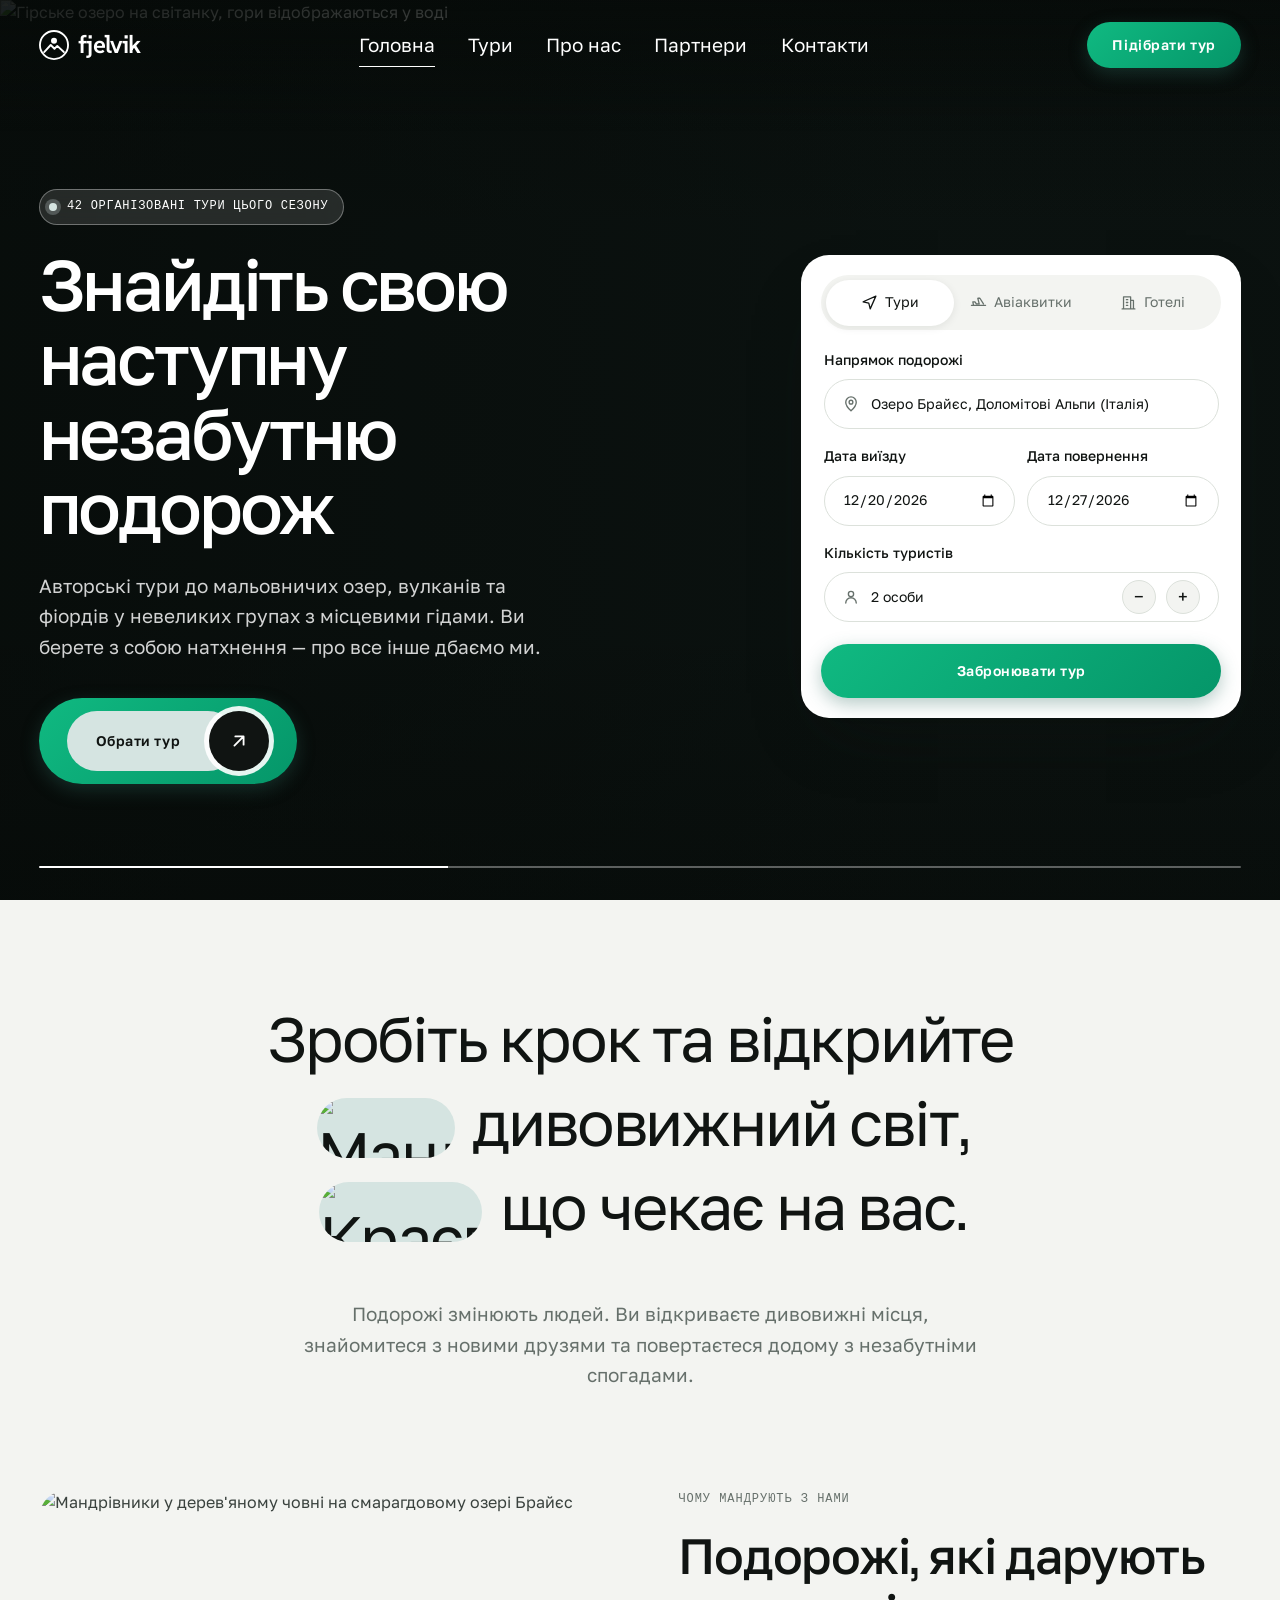
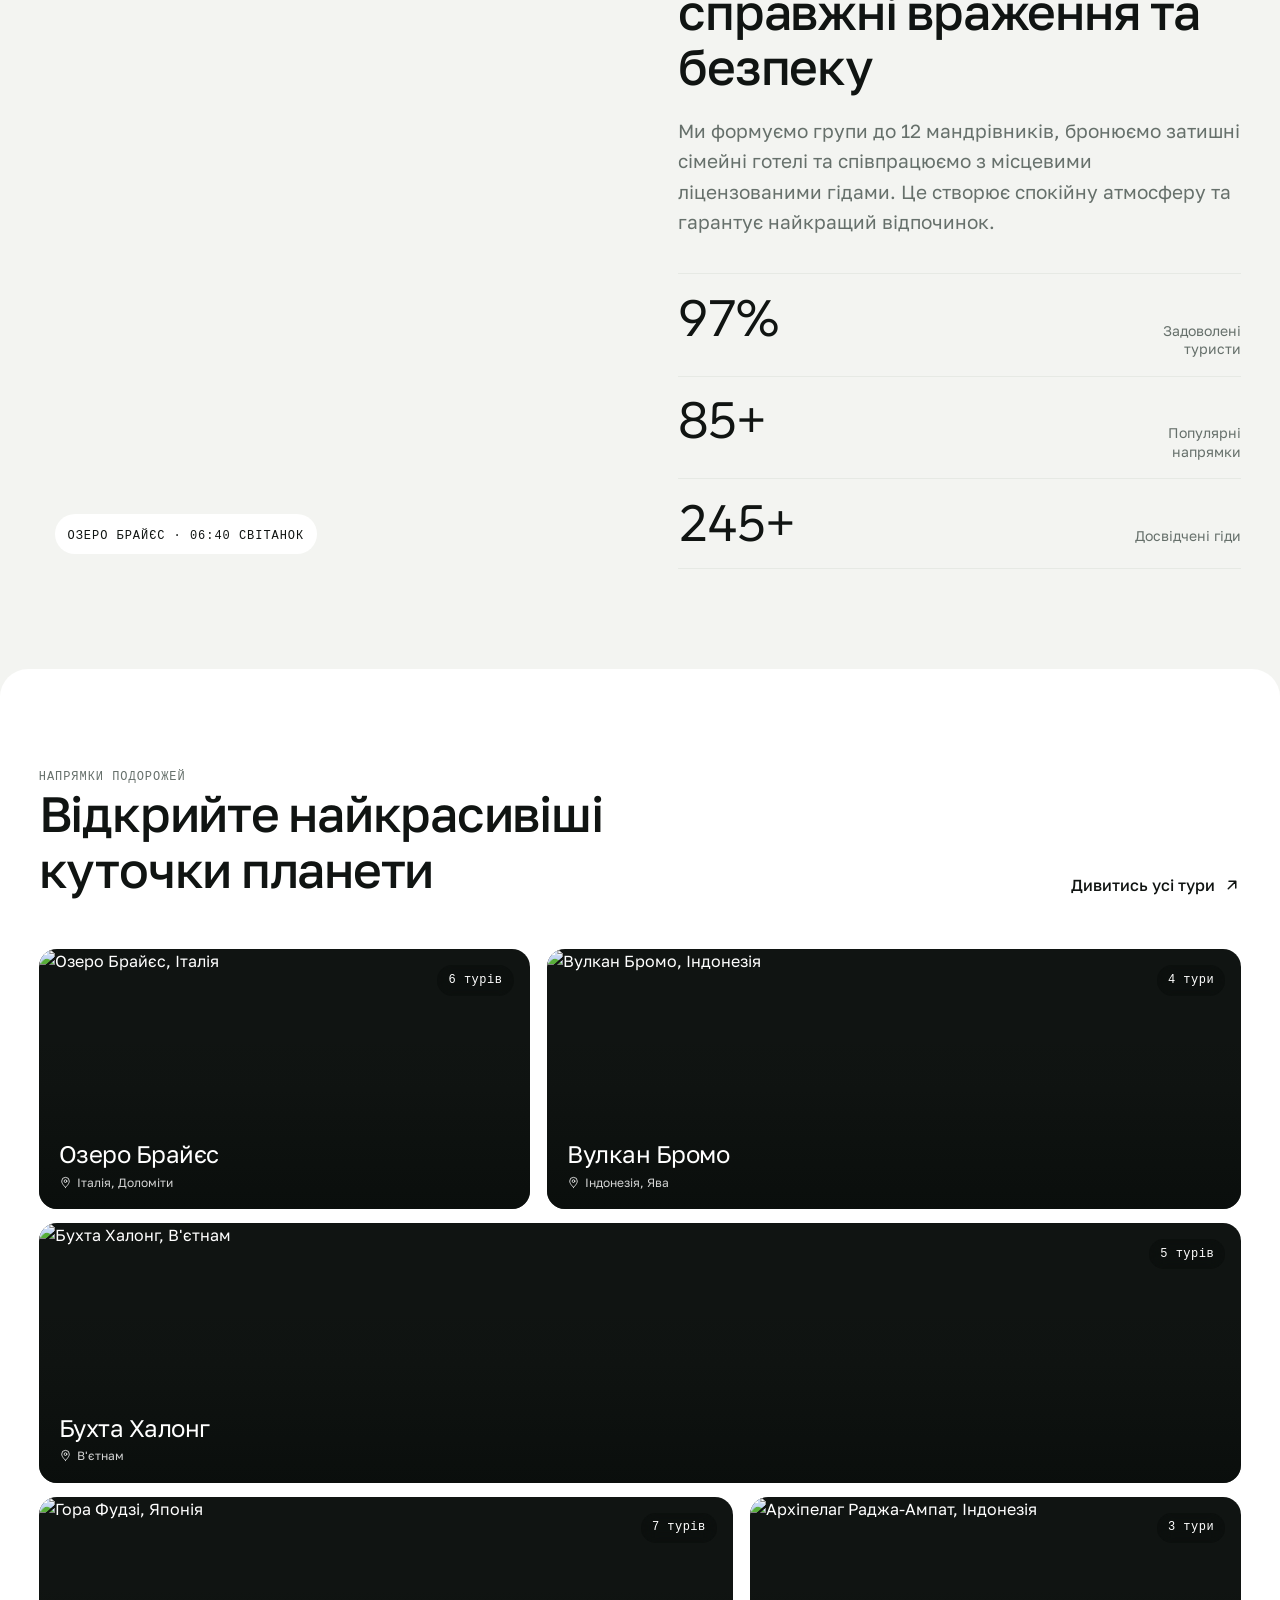
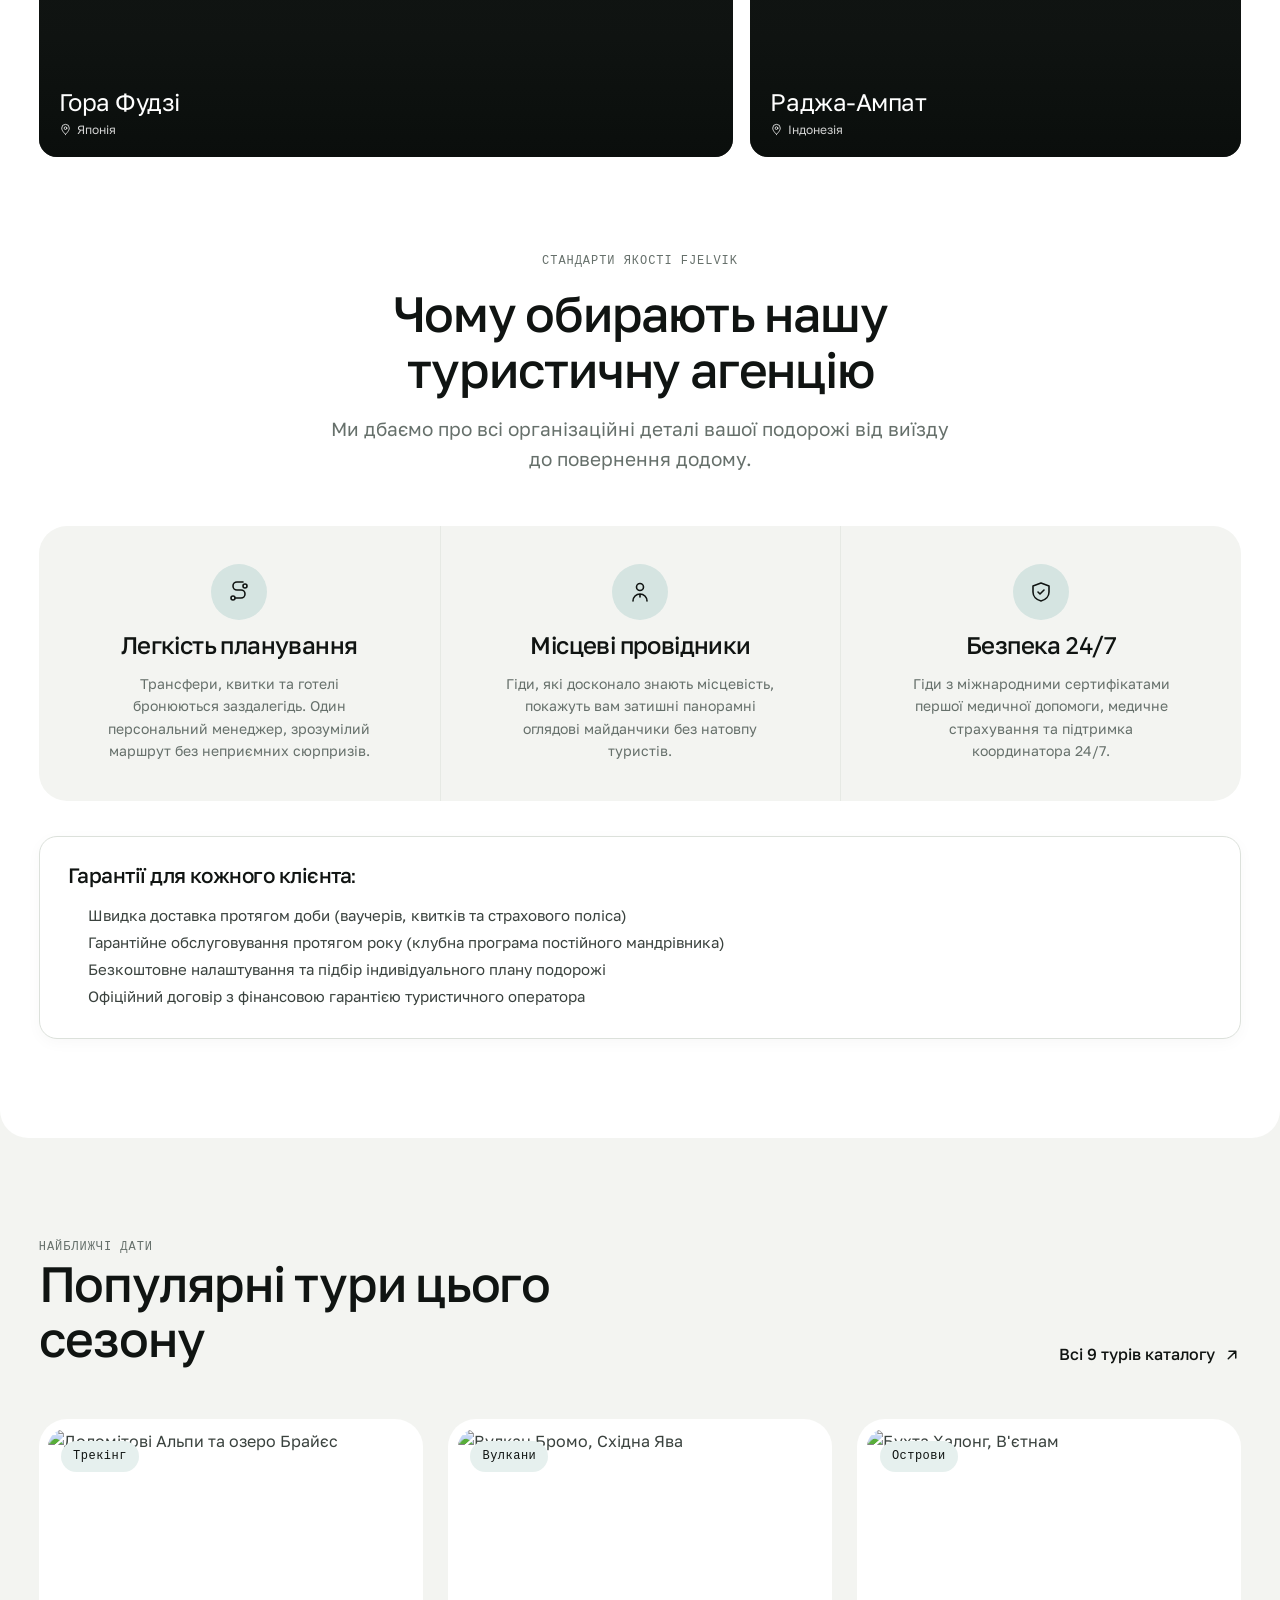
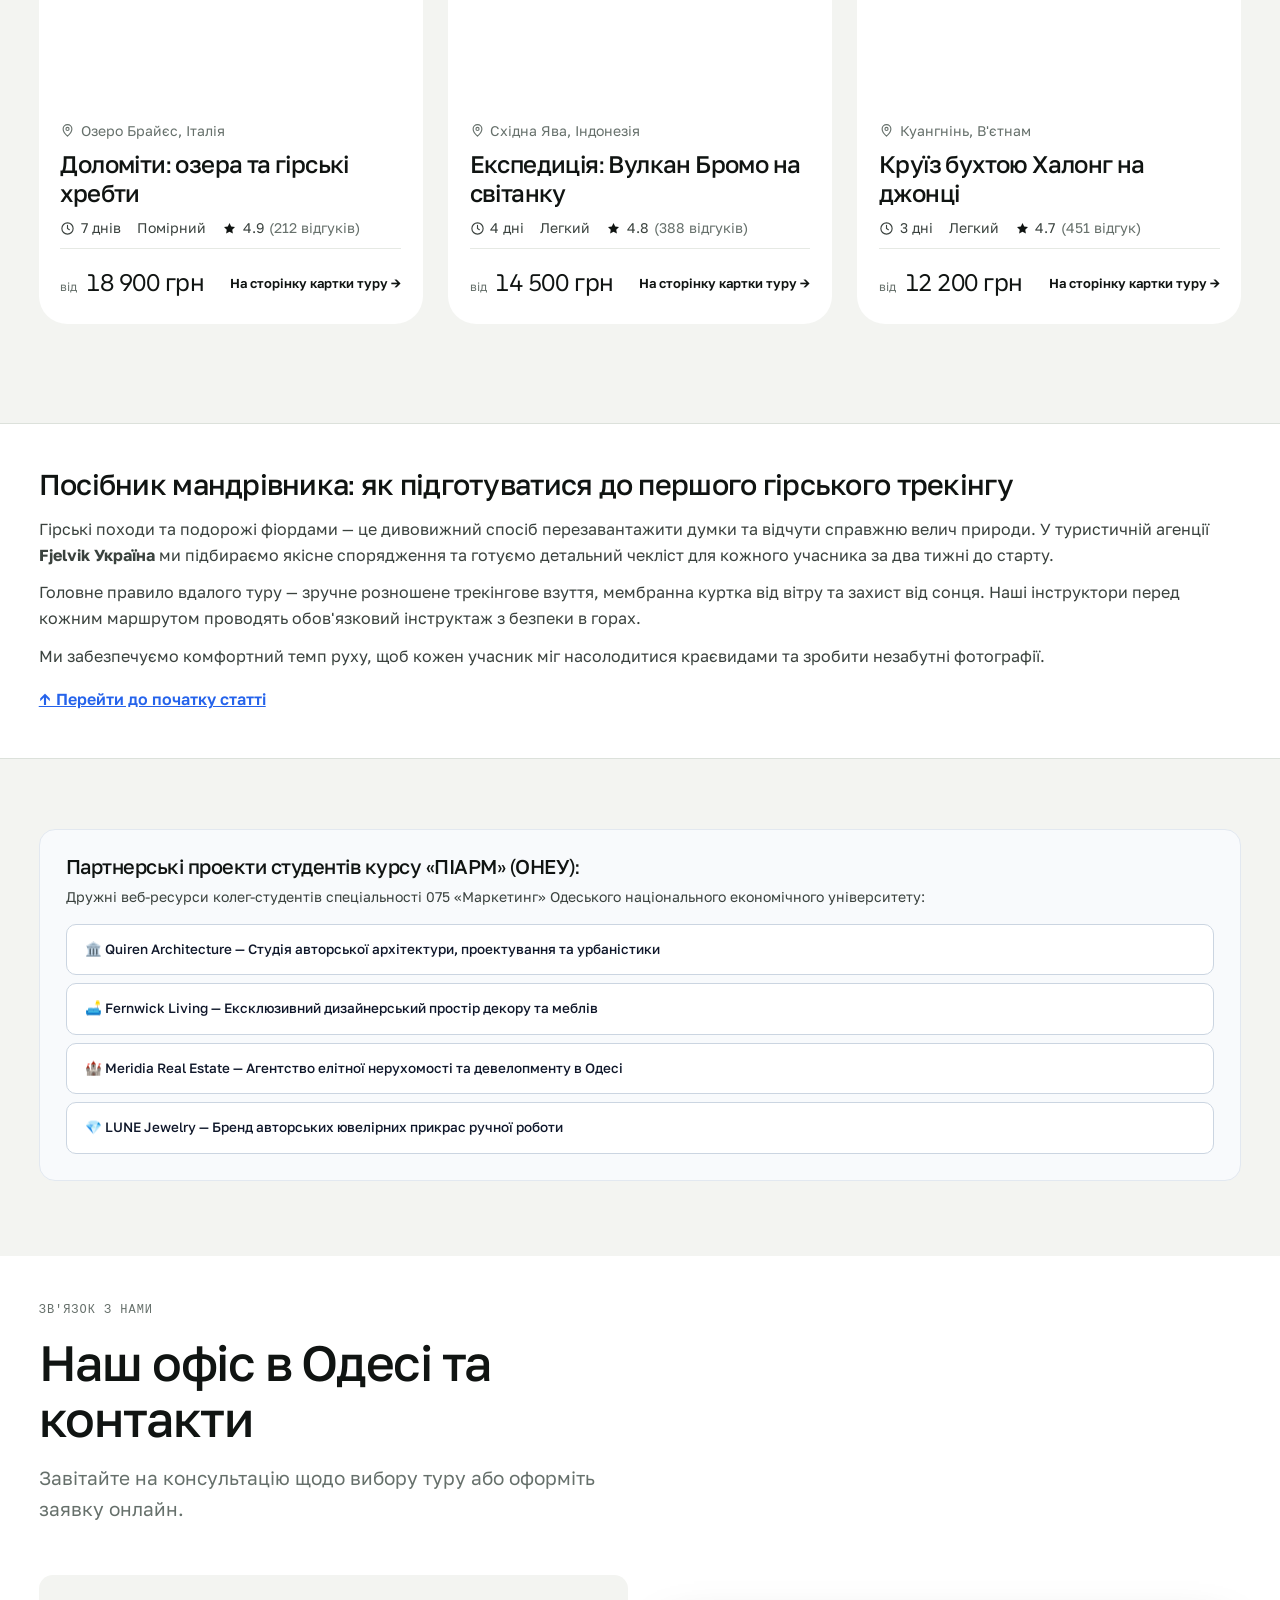
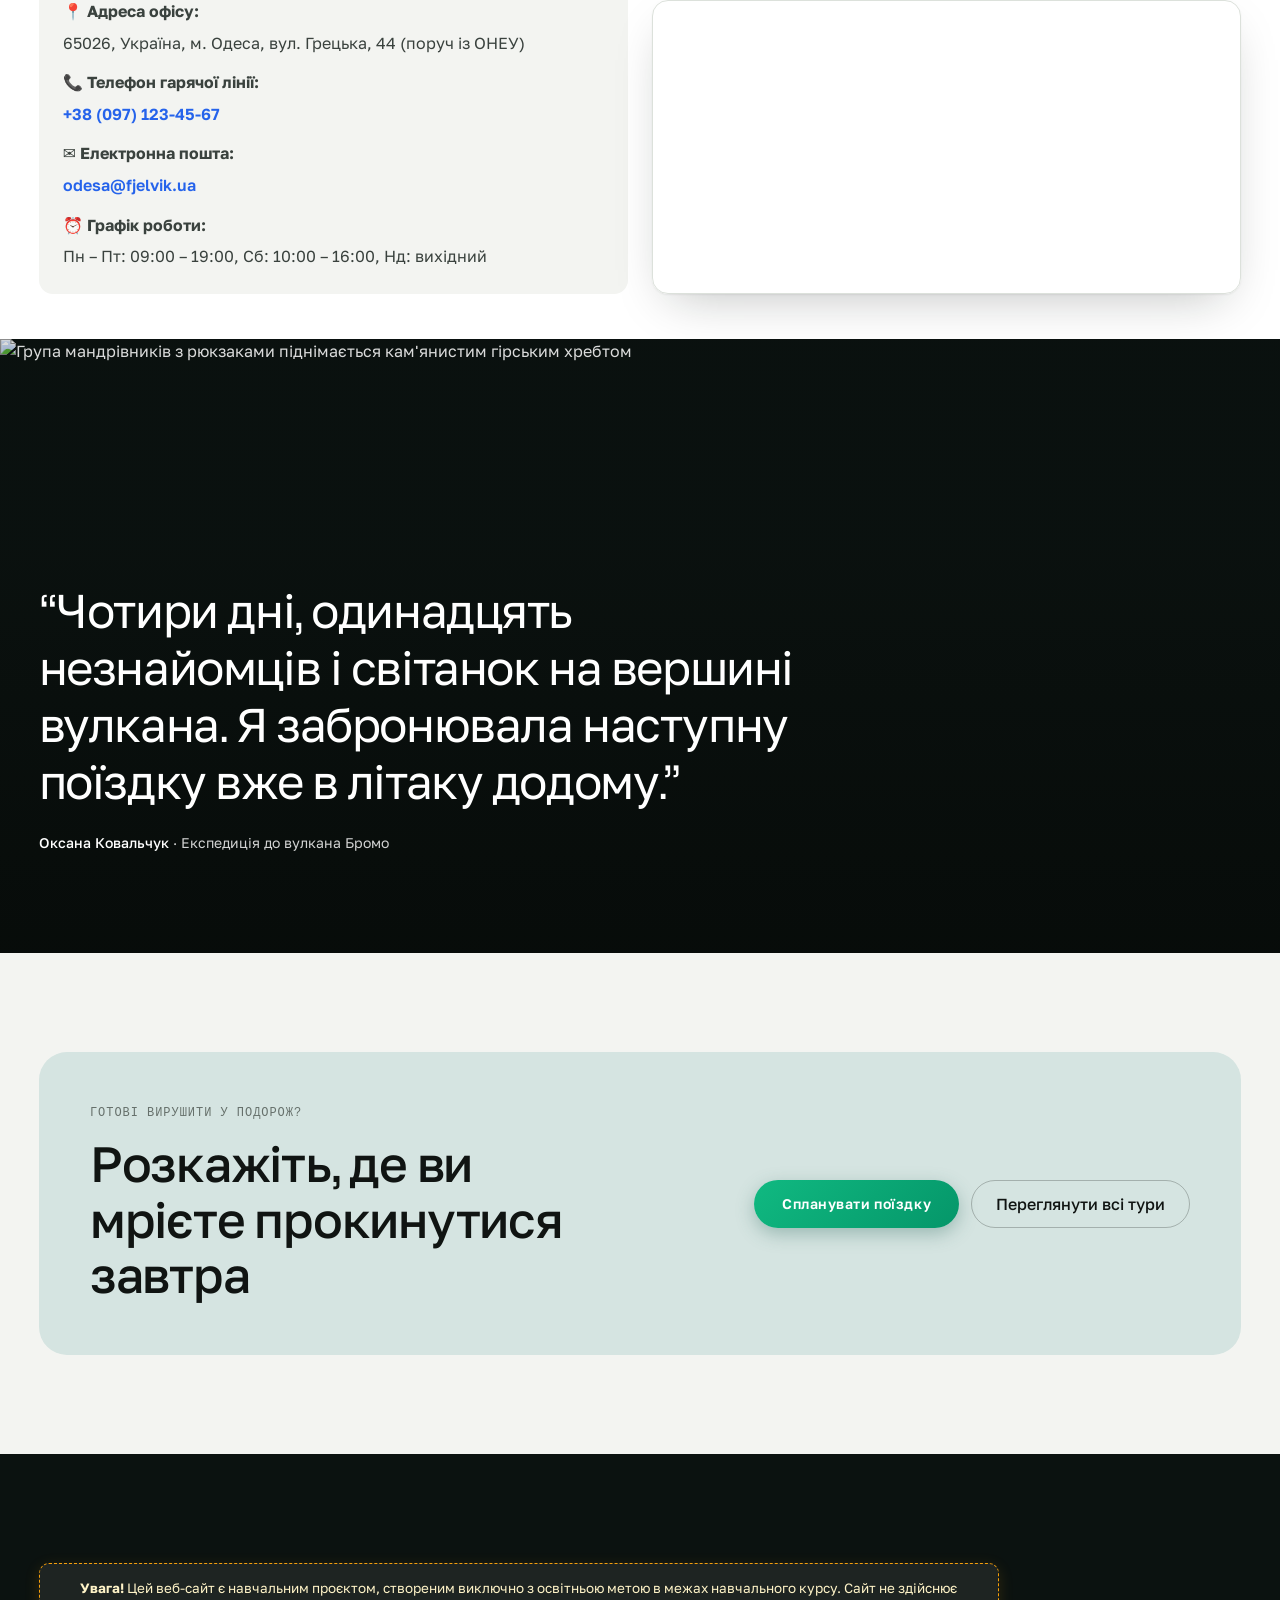
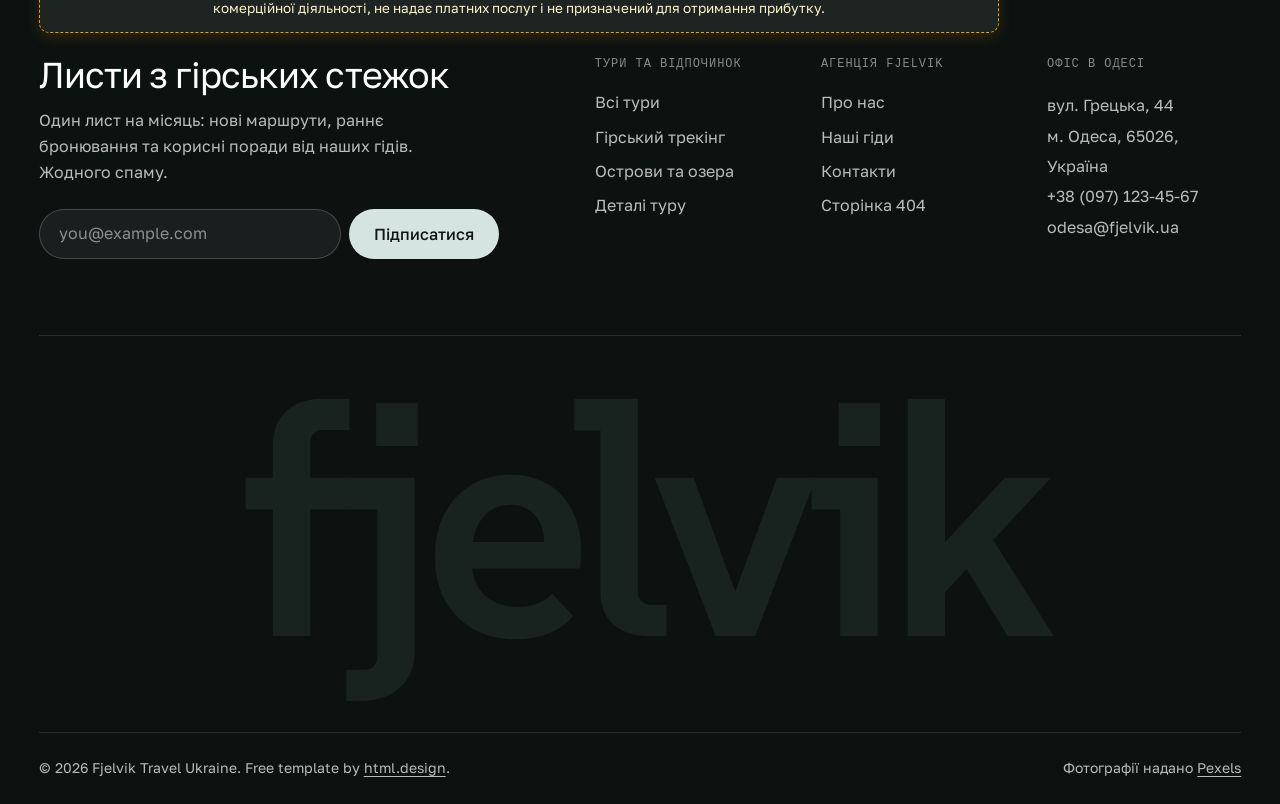
==== index.html @ f154451e "Add files via upload" ====
<!DOCTYPE html>
<html lang="uk">
<head>
<script async src="https://www.googletagmanager.com/gtag/js?id=G-0F7MD5NGNV"></script>
<script>
  window.dataLayer = window.dataLayer || [];
  function gtag(){dataLayer.push(arguments);}
  gtag('js', new Date());
  gtag('config', 'G-0F7MD5NGNV');
</script>

<script type="text/javascript">
    (function(c,l,a,r,i,t,y){
        c[a]=c[a]||function(){(c[a].q=c[a].q||[]).push(arguments)};
        t=l.createElement(r);t.async=1;t.src="https://www.clarity.ms/tag/"+i;
        y=l.getElementsByTagName(r)[0];y.parentNode.insertBefore(t,y);
    })(window, document, "clarity", "script", "z6gypz9dzf");
</script>

<meta charset="utf-8" />
<meta name="viewport" content="width=device-width, initial-scale=1" />

<title>Fjelvik Україна — Авторські тури, гірські походи та подорожі</title>
<meta name="description" content="Офіційний сайт туристичної агенції Fjelvik в Україні. Авторські тури в гори, експедиції до фіордів та озер у невеликих групах. Бронювання турів онлайн." />
<meta name="keywords" content="тури в гори, авторські тури, туристична агенція Одеса, трекінг, Fjelvik Україна, відпочинок у горах, активний туризм" />
<meta name="theme-color" content="#101412" />

<link rel="icon" href="data:image/svg+xml,%3Csvg xmlns='http://www.w3.org/2000/svg' viewBox='0 0 32 32'%3E%3Ccircle cx='16' cy='16' r='16' fill='%23101412'/%3E%3Ccircle cx='16' cy='12' r='4' fill='%23D5E4E1'/%3E%3Cpath d='M5 24l7-8 4 4 3-3 8 7z' fill='%23fff'/%3E%3C/svg%3E" />

<link rel="preconnect" href="https://fonts.googleapis.com" />
<link rel="preconnect" href="https://fonts.gstatic.com" crossorigin />
<link href="https://fonts.googleapis.com/css2?family=SUSE:wght@400;500;600&family=Golos+Text:wght@400;500;600&family=Ubuntu+Sans+Mono:wght@400;500&display=swap" rel="stylesheet" />
<link rel="preconnect" href="https://images.pexels.com" crossorigin />

<link rel="stylesheet" href="assets/css/tokens.css" />
<link rel="stylesheet" href="assets/css/site.css" />
<link rel="stylesheet" href="assets/css/pages.css" />
</head>
<body>
<a class="skip" href="#main">Перейти до вмісту</a>

<header class="header" data-header="photo">
  <div class="container header__inner">
    <a class="brand" href="index.html" aria-label="Fjelvik Україна — головна">
      <svg class="brand__mark" viewBox="0 0 32 32" aria-hidden="true">
        <circle cx="16" cy="16" r="15" fill="none" stroke="currentColor" stroke-width="2" />
        <circle cx="16" cy="11.5" r="3.2" fill="currentColor" />
        <path d="M5.5 23.5 12.5 16l4 4 3-3 7 6.5" fill="none" stroke="currentColor" stroke-width="2" stroke-linejoin="round" stroke-linecap="round" />
      </svg>
      <span class="brand__word">fjelvik</span>
    </a>

    <nav class="nav" id="site-nav" aria-label="Головна навігація">
      <a href="index.html" aria-current="page">Головна</a>
      <a href="tours.html">Тури</a>
      <a href="about.html">Про нас</a>
      <a href="#partners">Партнери</a>
      <a href="contact.html">Контакти</a>
      <a class="nav__signin-mobile" href="contact.html">Підібрати тур</a>
    </nav>

    <div class="header__tools">
      <a class="btn btn--gradient header__signin" href="contact.html">Підібрати тур</a>
      <button class="burger" type="button" aria-expanded="false" aria-controls="site-nav" aria-label="Відкрити меню">
        <span></span><span></span>
      </button>
    </div>
  </div>
</header>

<main id="main">
<section class="hero on-photo" aria-labelledby="hero-title">
  <img class="hero__img" src="https://images.pexels.com/photos/4104906/pexels-photo-4104906.jpeg?auto=compress&cs=tinysrgb&w=2000" alt="Гірське озеро на світанку, гори відображаються у воді" width="2000" height="1333" fetchpriority="high" decoding="async" />
  <div class="container hero__grid">
    <div class="hero__copy">
      <p class="hero__eyebrow"><span class="hero__dot" aria-hidden="true"></span>42 організовані тури цього сезону</p>
      <h1 id="hero-title" class="hero__title">Знайдіть свою наступну незабутню подорож</h1>
      <p class="hero__sub">Авторські тури до мальовничих озер, вулканів та фіордів у невеликих групах з місцевими гідами. Ви берете з собою натхнення — про все інше дбаємо ми.</p>
      <a class="cta-orbit btn--gradient" href="tours.html">
        <span class="cta-orbit__text">Обрати тур</span>
        <span class="cta-orbit__dot" aria-hidden="true"><svg viewBox="0 0 24 24" fill="none" stroke="currentColor" stroke-width="2" stroke-linecap="round" stroke-linejoin="round"><path d="M7 17 17 7M8 7h9v9"/></svg></span>
      </a>
    </div>

    <form class="booking" data-booking aria-label="Пошук подорожей">
      <div class="booking__tabs" role="tablist" aria-label="Тип послуги">
        <button type="button" role="tab" id="tab-tour" aria-selected="true" aria-controls="panel-tour">
          <svg viewBox="0 0 24 24" fill="none" stroke="currentColor" stroke-width="1.8" stroke-linecap="round" stroke-linejoin="round" aria-hidden="true"><path d="m3 11 18-8-8 18-2-8-8-2Z"/></svg>Тури
        </button>
        <button type="button" role="tab" id="tab-flight" aria-selected="false" aria-controls="panel-flight" tabindex="-1">
          <svg viewBox="0 0 24 24" fill="none" stroke="currentColor" stroke-width="1.8" stroke-linecap="round" stroke-linejoin="round" aria-hidden="true"><path d="M2 16h20M5 16l-1-5h3l2 3h4l-2-8h3l5 8"/></svg>Авіаквитки
        </button>
        <button type="button" role="tab" id="tab-hotel" aria-selected="false" aria-controls="panel-hotel" tabindex="-1">
          <svg viewBox="0 0 24 24" fill="none" stroke="currentColor" stroke-width="1.8" stroke-linecap="round" stroke-linejoin="round" aria-hidden="true"><path d="M5 21V4h10v17M15 9h4v12M9 8h2M9 12h2M9 16h2M3 21h18"/></svg>Готелі
        </button>
      </div>

      <div class="booking__panel" id="panel-tour" role="tabpanel" aria-labelledby="tab-tour">
        <div class="field">
          <label class="field__label" for="tour-dest">Напрямок подорожі</label>
          <span class="input">
            <svg viewBox="0 0 24 24" fill="none" stroke="currentColor" stroke-width="1.8" aria-hidden="true"><path d="M12 21s-7-6.2-7-11.5a7 7 0 0 1 14 0C19 14.8 12 21 12 21Z"/><circle cx="12" cy="9.5" r="2.5"/></svg>
            <select id="tour-dest" name="destination">
              <option>Озеро Брайєс, Доломітові Альпи (Італія)</option>
              <option>Вулкан Бромо, Східна Ява (Індонезія)</option>
              <option>Бухта Халонг (В'єтнам)</option>
              <option>Гора Фудзі та озера (Японія)</option>
              <option>Архіпелаг Раджа-Ампат (Індонезія)</option>
              <option>Озеро Сете-Сідадеш, Азорські острови</option>
            </select>
          </span>
        </div>
        <div class="booking__row" data-date-pair>
          <div class="field">
            <label class="field__label" for="tour-in">Дата виїзду</label>
            <span class="input"><input id="tour-in" type="date" data-date="start" /></span>
          </div>
          <div class="field">
            <label class="field__label" for="tour-out">Дата повернення</label>
            <span class="input"><input id="tour-out" type="date" data-date="end" /></span>
          </div>
        </div>
        <div class="field">
          <span class="field__label" id="guest-label">Кількість туристів</span>
          <div class="input stepper" data-stepper data-min="1" data-max="12" role="group" aria-labelledby="guest-label">
            <svg viewBox="0 0 24 24" fill="none" stroke="currentColor" stroke-width="1.8" stroke-linecap="round" aria-hidden="true"><circle cx="12" cy="8" r="3.5"/><path d="M5 20a7 7 0 0 1 14 0"/></svg>
            <output aria-live="polite" data-count="2">2 особи</output>
            <button type="button" data-step="-1" aria-label="Менше туристів">&minus;</button>
            <button type="button" data-step="1" aria-label="Більше туристів">+</button>
          </div>
        </div>
      </div>

      <div class="booking__panel" id="panel-flight" role="tabpanel" aria-labelledby="tab-flight" hidden>
        <div class="booking__row">
          <div class="field">
            <label class="field__label" for="fl-from">Звідки</label>
            <span class="input"><input id="fl-from" type="text" value="Київ / Варшава" autocomplete="off" /></span>
          </div>
          <div class="field">
            <label class="field__label" for="fl-to">Куди</label>
            <span class="input"><input id="fl-to" type="text" value="Мілан (MXP)" autocomplete="off" /></span>
          </div>
        </div>
        <div class="booking__row" data-date-pair>
          <div class="field">
            <label class="field__label" for="fl-dep">Виліт</label>
            <span class="input"><input id="fl-dep" type="date" data-date="start" /></span>
          </div>
          <div class="field">
            <label class="field__label" for="fl-ret">Повернення</label>
            <span class="input"><input id="fl-ret" type="date" data-date="end" /></span>
          </div>
        </div>
        <div class="field">
          <label class="field__label" for="fl-cabin">Клас квитка</label>
          <span class="input"><select id="fl-cabin"><option>Економ</option><option>Преміум економ</option><option>Бізнес</option></select></span>
        </div>
      </div>

      <div class="booking__panel" id="panel-hotel" role="tabpanel" aria-labelledby="tab-hotel" hidden>
        <div class="field">
          <label class="field__label" for="ht-city">Місто або курорт</label>
          <span class="input"><input id="ht-city" type="text" value="Кортіна-д'Ампеццо, Італія" autocomplete="off" /></span>
        </div>
        <div class="booking__row" data-date-pair>
          <div class="field">
            <label class="field__label" for="ht-in">Заїзд</label>
            <span class="input"><input id="ht-in" type="date" data-date="start" /></span>
          </div>
          <div class="field">
            <label class="field__label" for="ht-out">Виїзд</label>
            <span class="input"><input id="ht-out" type="date" data-date="end" /></span>
          </div>
        </div>
        <div class="field">
          <label class="field__label" for="ht-rooms">Номери та гості</label>
          <span class="input"><select id="ht-rooms"><option>1 номер, 2 дорослих</option><option>2 номери, 4 дорослих</option><option>1 номер, 1 дорослий</option></select></span>
        </div>
      </div>

      <button class="btn btn--gradient btn--block booking__submit" type="submit">Забронювати тур</button>
    </form>
  </div>
  <div class="container hero__rail" aria-hidden="true"><span></span></div>
</section>

<section class="section statement" aria-labelledby="statement-title">
  <div class="container">
    <h2 id="statement-title" class="statement__line" data-reveal>
      Зробіть крок та відкрийте
      <span class="pill-img"><img src="https://images.pexels.com/photos/18166239/pexels-photo-18166239.jpeg?auto=compress&cs=tinysrgb&w=600" alt="Мандрівник у горах" width="600" height="400" loading="lazy" decoding="async" /></span>
      дивовижний світ,
      <span class="pill-img pill-img--wide"><img src="https://images.pexels.com/photos/27608329/pexels-photo-27608329.jpeg?auto=compress&cs=tinysrgb&w=600" alt="Краєвид фіорду" width="600" height="400" loading="lazy" decoding="async" /></span>
      що чекає на вас.
    </h2>
    <p class="statement__sub" data-reveal>Подорожі змінюють людей. Ви відкриваєте дивовижні місця, знайомитеся з новими друзями та повертаєтеся додому з незабутніми спогадами.</p>
  </div>
</section>

<section class="section section--flush-top" aria-labelledby="closer-title">
  <div class="container split">
    <figure class="split__media" data-reveal>
      <img src="https://images.pexels.com/photos/19153480/pexels-photo-19153480.jpeg?auto=compress&cs=tinysrgb&w=1100" alt="Мандрівники у дерев'яному човні на смарагдовому озері Брайєс" width="1100" height="1375" loading="lazy" decoding="async" />
      <figcaption class="split__cap"><span class="label">Озеро Брайєс · 06:40 світанок</span></figcaption>
    </figure>
    <div class="split__copy">
      <p class="label">Чому мандрують з нами</p>
      <h2 id="closer-title">Подорожі, які дарують справжні враження та безпеку</h2>
      <p>Ми формуємо групи до 12 мандрівників, бронюємо затишні сімейні готелі та співпрацюємо з місцевими ліцензованими гідами. Це створює спокійну атмосферу та гарантує найкращий відпочинок.</p>
      <dl class="ledger">
        <div><dt>Задоволені туристи</dt><dd>97%</dd></div>
        <div><dt>Популярні напрямки</dt><dd>85+</dd></div>
        <div><dt>Досвідчені гіди</dt><dd>245+</dd></div>
      </dl>
    </div>
  </div>
</section>

<section class="section destinations" aria-labelledby="dest-title">
  <div class="container">
    <div class="shead shead--split">
      <div>
        <p class="label">Напрямки подорожей</p>
        <h2 id="dest-title">Відкрийте найкрасивіші куточки планети</h2>
      </div>
      <a class="link-arrow" href="tours.html">Дивитись усі тури <svg viewBox="0 0 24 24" fill="none" stroke="currentColor" stroke-width="2" stroke-linecap="round" stroke-linejoin="round" aria-hidden="true"><path d="M7 17 17 7M8 7h9v9"/></svg></a>
    </div>
    <div class="bento">
        <a class="dtile" href="tours.html">
          <img src="https://images.pexels.com/photos/29298066/pexels-photo-29298066.jpeg?auto=compress&cs=tinysrgb&w=1100" alt="Озеро Брайєс, Італія" width="1100" height="733" loading="lazy" decoding="async" />
          <span class="dtile__meta">
            <span class="dtile__name">Озеро Брайєс</span>
            <span class="dtile__place"><svg viewBox="0 0 24 24" fill="none" stroke="currentColor" stroke-width="1.8" stroke-linecap="round" stroke-linejoin="round" aria-hidden="true"><path d="M12 21s-7-6.2-7-11.5a7 7 0 0 1 14 0C19 14.8 12 21 12 21Z"/><circle cx="12" cy="9.5" r="2.5"/></svg>Італія, Доломіти</span>
          </span>
          <span class="dtile__count">6 турів</span>
        </a>
        <a class="dtile" href="tours.html">
          <img src="https://images.pexels.com/photos/12278092/pexels-photo-12278092.jpeg?auto=compress&cs=tinysrgb&w=1100" alt="Вулкан Бромо, Індонезія" width="1100" height="733" loading="lazy" decoding="async" />
          <span class="dtile__meta">
            <span class="dtile__name">Вулкан Бромо</span>
            <span class="dtile__place"><svg viewBox="0 0 24 24" fill="none" stroke="currentColor" stroke-width="1.8" stroke-linecap="round" stroke-linejoin="round" aria-hidden="true"><path d="M12 21s-7-6.2-7-11.5a7 7 0 0 1 14 0C19 14.8 12 21 12 21Z"/><circle cx="12" cy="9.5" r="2.5"/></svg>Індонезія, Ява</span>
          </span>
          <span class="dtile__count">4 тури</span>
        </a>
        <a class="dtile dtile--wide" href="tours.html">
          <img src="https://images.pexels.com/photos/6871874/pexels-photo-6871874.jpeg?auto=compress&cs=tinysrgb&w=1100" alt="Бухта Халонг, В'єтнам" width="1100" height="733" loading="lazy" decoding="async" />
          <span class="dtile__meta">
            <span class="dtile__name">Бухта Халонг</span>
            <span class="dtile__place"><svg viewBox="0 0 24 24" fill="none" stroke="currentColor" stroke-width="1.8" stroke-linecap="round" stroke-linejoin="round" aria-hidden="true"><path d="M12 21s-7-6.2-7-11.5a7 7 0 0 1 14 0C19 14.8 12 21 12 21Z"/><circle cx="12" cy="9.5" r="2.5"/></svg>В'єтнам</span>
          </span>
          <span class="dtile__count">5 турів</span>
        </a>
        <a class="dtile" href="tours.html">
          <img src="https://images.pexels.com/photos/31710067/pexels-photo-31710067.jpeg?auto=compress&cs=tinysrgb&w=1100" alt="Гора Фудзі, Японія" width="1100" height="733" loading="lazy" decoding="async" />
          <span class="dtile__meta">
            <span class="dtile__name">Гора Фудзі</span>
            <span class="dtile__place"><svg viewBox="0 0 24 24" fill="none" stroke="currentColor" stroke-width="1.8" stroke-linecap="round" stroke-linejoin="round" aria-hidden="true"><path d="M12 21s-7-6.2-7-11.5a7 7 0 0 1 14 0C19 14.8 12 21 12 21Z"/><circle cx="12" cy="9.5" r="2.5"/></svg>Японія</span>
          </span>
          <span class="dtile__count">7 турів</span>
        </a>
        <a class="dtile" href="tours.html">
          <img src="https://images.pexels.com/photos/37805584/pexels-photo-37805584.jpeg?auto=compress&cs=tinysrgb&w=1100" alt="Архіпелаг Раджа-Ампат, Індонезія" width="1100" height="733" loading="lazy" decoding="async" />
          <span class="dtile__meta">
            <span class="dtile__name">Раджа-Ампат</span>
            <span class="dtile__place"><svg viewBox="0 0 24 24" fill="none" stroke="currentColor" stroke-width="1.8" stroke-linecap="round" stroke-linejoin="round" aria-hidden="true"><path d="M12 21s-7-6.2-7-11.5a7 7 0 0 1 14 0C19 14.8 12 21 12 21Z"/><circle cx="12" cy="9.5" r="2.5"/></svg>Індонезія</span>
          </span>
          <span class="dtile__count">3 тури</span>
        </a>
    </div>
  </div>
</section>

<section class="section promises" aria-labelledby="prom-title">
  <div class="container">
    <div class="shead shead--center">
      <p class="label">Стандарти якості Fjelvik</p>
      <h2 id="prom-title">Чому обирають нашу туристичну агенцію</h2>
      <p>Ми дбаємо про всі організаційні деталі вашої подорожі від виїзду до повернення додому.</p>
    </div>

    <ul class="promise-row">
      <li class="promise" data-reveal>
        <span class="promise__icon" aria-hidden="true"><svg viewBox="0 0 24 24" fill="none" stroke="currentColor" stroke-width="1.6" stroke-linecap="round" stroke-linejoin="round"><circle cx="6" cy="18" r="2"/><circle cx="18" cy="6" r="2"/><path d="M8 18h6a4 4 0 0 0 0-8h-4a4 4 0 0 1 0-8h6"/></svg></span>
        <h3>Легкість планування</h3>
        <p>Трансфери, квитки та готелі бронюються заздалегідь. Один персональний менеджер, зрозумілий маршрут без неприємних сюрпризів.</p>
      </li>
      <li class="promise" data-reveal>
        <span class="promise__icon" aria-hidden="true"><svg viewBox="0 0 24 24" fill="none" stroke="currentColor" stroke-width="1.6" stroke-linecap="round" stroke-linejoin="round"><circle cx="12" cy="7" r="3.5"/><path d="M5 21a7 7 0 0 1 14 0M12 14v3"/></svg></span>
        <h3>Місцеві провідники</h3>
        <p>Гіди, які досконало знають місцевість, покажуть вам затишні панорамні оглядові майданчики без натовпу туристів.</p>
      </li>
      <li class="promise" data-reveal>
        <span class="promise__icon" aria-hidden="true"><svg viewBox="0 0 24 24" fill="none" stroke="currentColor" stroke-width="1.6" stroke-linecap="round" stroke-linejoin="round"><path d="M12 3 4 6v6c0 4.5 3.4 8 8 9 4.6-1 8-4.5 8-9V6l-8-3Z"/><path d="m9 12 2 2 4-4"/></svg></span>
        <h3>Безпека 24/7</h3>
        <p>Гіди з міжнародними сертифікатами першої медичної допомоги, медичне страхування та підтримка координатора 24/7.</p>
      </li>
    </ul>

    <div style="margin-top: 35px; background: #ffffff; padding: 28px; border-radius: 18px; border: 1px solid var(--line); box-shadow: 0 4px 15px rgba(0,0,0,0.03);">
      <h3 style="margin-bottom: 14px; font-family: var(--font-display); font-size: 1.3rem;">Гарантії для кожного клієнта:</h3>
      <ul style="padding-left: 20px; line-height: 1.8; font-size: 15px;">
        <li>Швидка доставка протягом доби (ваучерів, квитків та страхового поліса)</li>
        <li>Гарантійне обслуговування протягом року (клубна програма постійного мандрівника)</li>
        <li>Безкоштовне налаштування та підбір індивідуального плану подорожі</li>
        <li>Офіційний договір з фінансовою гарантією туристичного оператора</li>
      </ul>
    </div>
  </div>
</section>

<section class="section" id="tours" aria-labelledby="feat-title">
  <div class="container">
    <div class="shead shead--split">
      <div>
        <p class="label">Найближчі дати</p>
        <h2 id="feat-title">Популярні тури цього сезону</h2>
      </div>
      <a class="link-arrow" href="tours.html">Всі 9 турів каталогу <svg viewBox="0 0 24 24" fill="none" stroke="currentColor" stroke-width="2" stroke-linecap="round" stroke-linejoin="round" aria-hidden="true"><path d="M7 17 17 7M8 7h9v9"/></svg></a>
    </div>
    <div class="tgrid">
        <article class="tcard" data-kind="trek" data-price="1890" data-days="7">
          <div class="tcard__media">
            <img src="https://images.pexels.com/photos/29298066/pexels-photo-29298066.jpeg?auto=compress&cs=tinysrgb&w=800" alt="Доломітові Альпи та озеро Брайєс" width="800" height="600" loading="lazy" decoding="async" />
            <span class="tcard__kind">Трекінг</span>
          </div>
          <div class="tcard__body">
            <p class="tcard__place"><svg viewBox="0 0 24 24" fill="none" stroke="currentColor" stroke-width="1.8" stroke-linecap="round" stroke-linejoin="round" aria-hidden="true"><path d="M12 21s-7-6.2-7-11.5a7 7 0 0 1 14 0C19 14.8 12 21 12 21Z"/><circle cx="12" cy="9.5" r="2.5"/></svg>Озеро Брайєс, Італія</p>
            <h3 class="tcard__name"><a href="tour.html">Доломіти: озера та гірські хребти</a></h3>
            <p class="tcard__facts">
              <span><svg viewBox="0 0 24 24" fill="none" stroke="currentColor" stroke-width="1.8" stroke-linecap="round" aria-hidden="true"><circle cx="12" cy="12" r="9"/><path d="M12 7v5l3 2"/></svg>7 днів</span>
              <span>Помірний</span>
              <span class="tcard__rating"><svg viewBox="0 0 24 24" fill="currentColor" aria-hidden="true"><path d="m12 3 2.7 5.6 6.1.9-4.4 4.3 1 6.1L12 17l-5.4 2.9 1-6.1L3.2 9.5l6.1-.9Z"/></svg>4.9 <small>(212 відгуків)</small></span>
            </p>
            <p class="tcard__foot">
              <span class="tcard__price"><small>від</small> 18 900 грн</span>
              <a href="tour.html" class="link-arrow" style="font-size: 13px; font-weight: 600;">На сторінку картки туру →</a>
            </p>
          </div>
        </article>

        <article class="tcard" data-kind="volcano" data-price="740" data-days="4">
          <div class="tcard__media">
            <img src="https://images.pexels.com/photos/12278092/pexels-photo-12278092.jpeg?auto=compress&cs=tinysrgb&w=800" alt="Вулкан Бромо, Східна Ява" width="800" height="600" loading="lazy" decoding="async" />
            <span class="tcard__kind">Вулкани</span>
          </div>
          <div class="tcard__body">
            <p class="tcard__place"><svg viewBox="0 0 24 24" fill="none" stroke="currentColor" stroke-width="1.8" stroke-linecap="round" stroke-linejoin="round" aria-hidden="true"><path d="M12 21s-7-6.2-7-11.5a7 7 0 0 1 14 0C19 14.8 12 21 12 21Z"/><circle cx="12" cy="9.5" r="2.5"/></svg>Східна Ява, Індонезія</p>
            <h3 class="tcard__name"><a href="tour.html">Експедиція: Вулкан Бромо на світанку</a></h3>
            <p class="tcard__facts">
              <span><svg viewBox="0 0 24 24" fill="none" stroke="currentColor" stroke-width="1.8" stroke-linecap="round" aria-hidden="true"><circle cx="12" cy="12" r="9"/><path d="M12 7v5l3 2"/></svg>4 дні</span>
              <span>Легкий</span>
              <span class="tcard__rating"><svg viewBox="0 0 24 24" fill="currentColor" aria-hidden="true"><path d="m12 3 2.7 5.6 6.1.9-4.4 4.3 1 6.1L12 17l-5.4 2.9 1-6.1L3.2 9.5l6.1-.9Z"/></svg>4.8 <small>(388 відгуків)</small></span>
            </p>
            <p class="tcard__foot">
              <span class="tcard__price"><small>від</small> 14 500 грн</span>
              <a href="tour.html" class="link-arrow" style="font-size: 13px; font-weight: 600;">На сторінку картки туру →</a>
            </p>
          </div>
        </article>

        <article class="tcard" data-kind="island" data-price="560" data-days="3">
          <div class="tcard__media">
            <img src="https://images.pexels.com/photos/6871874/pexels-photo-6871874.jpeg?auto=compress&cs=tinysrgb&w=800" alt="Бухта Халонг, В'єтнам" width="800" height="600" loading="lazy" decoding="async" />
            <span class="tcard__kind">Острови</span>
          </div>
          <div class="tcard__body">
            <p class="tcard__place"><svg viewBox="0 0 24 24" fill="none" stroke="currentColor" stroke-width="1.8" stroke-linecap="round" stroke-linejoin="round" aria-hidden="true"><path d="M12 21s-7-6.2-7-11.5a7 7 0 0 1 14 0C19 14.8 12 21 12 21Z"/><circle cx="12" cy="9.5" r="2.5"/></svg>Куангнінь, В'єтнам</p>
            <h3 class="tcard__name"><a href="tour.html">Круїз бухтою Халонг на джонці</a></h3>
            <p class="tcard__facts">
              <span><svg viewBox="0 0 24 24" fill="none" stroke="currentColor" stroke-width="1.8" stroke-linecap="round" aria-hidden="true"><circle cx="12" cy="12" r="9"/><path d="M12 7v5l3 2"/></svg>3 дні</span>
              <span>Легкий</span>
              <span class="tcard__rating"><svg viewBox="0 0 24 24" fill="currentColor" aria-hidden="true"><path d="m12 3 2.7 5.6 6.1.9-4.4 4.3 1 6.1L12 17l-5.4 2.9 1-6.1L3.2 9.5l6.1-.9Z"/></svg>4.7 <small>(451 відгук)</small></span>
            </p>
            <p class="tcard__foot">
              <span class="tcard__price"><small>від</small> 12 200 грн</span>
              <a href="tour.html" class="link-arrow" style="font-size: 13px; font-weight: 600;">На сторінку картки туру →</a>
            </p>
          </div>
        </article>
    </div>
  </div>
</section>

<section class="section" id="article" style="background:#ffffff; padding: 45px 0; border-top: 1px solid var(--line); border-bottom: 1px solid var(--line);">
  <div class="container">
    <h2 style="font-family: var(--font-display); font-size: 1.8rem; margin-bottom: 16px;">
      <a id="start" style="color: var(--pine);">Посібник мандрівника: як підготуватися до першого гірського трекінгу</a>
    </h2>
    <p style="margin-bottom: 12px; color: var(--pine-soft);">
      Гірські походи та подорожі фіордами — це дивовижний спосіб перезавантажити думки та відчути справжню велич природи. У туристичній агенції <strong>Fjelvik Україна</strong> ми підбираємо якісне спорядження та готуємо детальний чекліст для кожного учасника за два тижні до старту.
    </p>
    <p style="margin-bottom: 12px; color: var(--pine-soft);">
      Головне правило вдалого туру — зручне розношене трекінгове взуття, мембранна куртка від вітру та захист від сонця. Наші інструктори перед кожним маршрутом проводять обов'язковий інструктаж з безпеки в горах.
    </p>
    <p style="margin-bottom: 18px; color: var(--pine-soft);">
      Ми забезпечуємо комфортний темп руху, щоб кожен учасник міг насолодитися краєвидами та зробити незабутні фотографії.
    </p>
    <p>
      <a href="#start" style="color: #2563eb; font-weight: 600; text-decoration: underline;">↑ Перейти до початку статті</a>
    </p>
  </div>
</section>

<section class="section" id="partners" style="padding: 40px 0;">
  <div class="container">
    <div class="student-partners-box">
      <h3>Партнерські проекти студентів курсу «ПІАРМ» (ОНЕУ):</h3>
      <p style="font-size: 14px; color: var(--pine-soft); margin-bottom: 15px;">Дружні веб-ресурси колег-студентів спеціальності 075 «Маркетинг» Одеського національного економічного університету:</p>
      <ul class="student-partners-list">
        <li><a href="https://nazarenko228.github.io/quiren/" target="_blank" rel="noopener">🏛️ Quiren Architecture — Студія авторської архітектури, проектування та урбаністики</a></li>
        <li><a href="https://nazarenko228.github.io/fernwik/fernwick/" target="_blank" rel="noopener">🛋️ Fernwick Living — Ексклюзивний дизайнерський простір декору та меблів</a></li>
        <li><a href="https://nazarenko228.github.io/meridia/" target="_blank" rel="noopener">🏰 Meridia Real Estate — Агентство елітної нерухомості та девелопменту в Одесі</a></li>
        <li><a href="https://nazarenko228.github.io/lune/" target="_blank" rel="noopener">💎 LUNE Jewelry — Бренд авторських ювелірних прикрас ручної роботи</a></li>
      </ul>
    </div>
  </div>
</section>

<section class="section" id="contacts" style="background:#ffffff; padding: 45px 0;">
  <div class="container">
    <div class="shead">
      <p class="label">Зв'язок з нами</p>
      <h2>Наш офіс в Одесі та контакти</h2>
      <p>Завітайте на консультацію щодо вибору туру або оформіть заявку онлайн.</p>
    </div>

    <div style="display: grid; grid-template-columns: repeat(auto-fit, minmax(280px, 1fr)); gap: 24px; margin-top: 20px;">
      <div style="background: var(--fog); padding: 24px; border-radius: 14px;">
        <p style="font-weight: 700; margin-bottom: 6px;">📍 Адреса офісу:</p>
        <p style="margin-bottom: 14px;">65026, Україна, м. Одеса, вул. Грецька, 44 (поруч із ОНЕУ)</p>

        <p style="font-weight: 700; margin-bottom: 6px;">📞 Телефон гарячої лінії:</p>
        <p style="margin-bottom: 14px;"><a href="tel:+380971234567" style="color:#2563eb; font-weight:600;">+38 (097) 123-45-67</a></p>

        <p style="font-weight: 700; margin-bottom: 6px;">✉️ Електронна пошта:</p>
        <p style="margin-bottom: 14px;"><a href="mailto:odesa@fjelvik.ua" style="color:#2563eb; font-weight:600;">odesa@fjelvik.ua</a></p>

        <p style="font-weight: 700; margin-bottom: 6px;">⏰ Графік роботи:</p>
        <p>Пн – Пт: 09:00 – 19:00, Сб: 10:00 – 16:00, Нд: вихідний</p>
      </div>

      <div class="map-container">
        <iframe
          title="Розташування офісу Fjelvik в Одесі"
          src="https://www.google.com/maps/embed?pb=!1m18!1m12!1m3!1d2747.34565886528!2d30.7345258!3d46.4814495!2m3!1f0!2f0!3f0!3m2!1i1024!2i768!4f13.1!3m3!1m2!1s0x40c631985b77c261%3A0x608a6c5d0b1a4093!2z0LLRg9C70LjRhtGPINCT0YDQtdGG0YzQutCwLCA0NCwg0J7QtNC10YHQsCwg0J7QtNC10YHRjNC60LAg0L7QsdC70LDRgdGC0YwsIDY1MDAw!5e0!3m2!1suk!2sua!4v1710000000000!5m2!1suk!2sua"
          width="100%"
          height="100%"
          style="min-height: 280px; border:0;"
          allowfullscreen=""
          loading="lazy">
        </iframe>
      </div>
    </div>
  </div>
</section>

<section class="section quote-band on-photo" aria-labelledby="quote-title">
  <img class="quote-band__img" src="https://images.pexels.com/photos/1365425/pexels-photo-1365425.jpeg?auto=compress&cs=tinysrgb&w=2000" alt="Група мандрівників з рюкзаками піднімається кам'янистим гірським хребтом" width="2000" height="1333" loading="lazy" decoding="async" />
  <div class="container quote-band__inner">
    <h2 id="quote-title" class="sr-only">Відгуки мандрівників</h2>
    <figure>
      <blockquote>&ldquo;Чотири дні, одинадцять незнайомців і світанок на вершині вулкана. Я забронювала наступну поїздку вже в літаку додому.&rdquo;</blockquote>
      <figcaption><strong>Оксана Ковальчук</strong> · Експедиція до вулкана Бромо</figcaption>
    </figure>
  </div>
</section>

<section class="section closer" aria-labelledby="closer-cta">
  <div class="container closer__card">
    <div>
      <p class="label">Готові вирушити у подорож?</p>
      <h2 id="closer-cta">Розкажіть, де ви мрієте прокинутися завтра</h2>
    </div>
    <div class="closer__actions">
      <a class="btn btn--gradient" href="contact.html">Спланувати поїздку</a>
      <a class="btn btn--ghost" href="tours.html">Переглянути всі тури</a>
    </div>
  </div>
</section>
</main>

<footer class="footer">
  <div class="container">
    <div class="educational-notice">
      <strong>Увага!</strong> Цей веб-сайт є навчальним проєктом, створеним виключно з освітньою метою в межах навчального курсу. Сайт не здійснює комерційної діяльності, не надає платних послуг і не призначений для отримання прибутку.
    </div>

    <div class="footer__top">
      <div class="footer__lead">
        <p class="footer__title">Листи з гірських стежок</p>
        <p class="footer__sub">Один лист на місяць: нові маршрути, раннє бронювання та корисні поради від наших гідів. Жодного спаму.</p>
        <form class="subscribe" data-demo-form novalidate>
          <label class="sr-only" for="sub-email">Ваш email</label>
          <input id="sub-email" type="email" name="email" placeholder="you@example.com" autocomplete="email" required />
          <button class="btn btn--glacier" type="submit">Підписатися</button>
          <p class="form-note" role="status" aria-live="polite"></p>
        </form>
      </div>

      <div class="footer__cols">
        <div>
          <p class="label footer__h">Тури та відпочинок</p>
          <ul>
            <li><a href="tours.html">Всі тури</a></li>
            <li><a href="tours.html">Гірський трекінг</a></li>
            <li><a href="tours.html">Острови та озера</a></li>
            <li><a href="tour.html">Деталі туру</a></li>
          </ul>
        </div>
        <div>
          <p class="label footer__h">Агенція Fjelvik</p>
          <ul>
            <li><a href="about.html">Про нас</a></li>
            <li><a href="about.html">Наші гіди</a></li>
            <li><a href="contact.html">Контакти</a></li>
            <li><a href="404.html">Сторінка 404</a></li>
          </ul>
        </div>
        <div>
          <p class="label footer__h">Офіс в Одесі</p>
          <address>
            вул. Грецька, 44<br />м. Одеса, 65026, Україна<br />
            <a href="tel:+380971234567">+38 (097) 123-45-67</a><br />
            <a href="mailto:odesa@fjelvik.ua">odesa@fjelvik.ua</a>
          </address>
        </div>
      </div>
    </div>

    <p class="footer__word" aria-hidden="true">fjelvik</p>

    <div class="footer__bottom">
      <p>&copy; <span data-year>2026</span> Fjelvik Travel Ukraine. Free template by <a href="https://html.design/" target="_blank" rel="noopener">html.design</a>.</p>
      <p>Фотографії надано <a href="https://www.pexels.com/" target="_blank" rel="noopener">Pexels</a></p>
    </div>
  </div>
</footer>

<div class="toast" role="status" aria-live="polite" hidden></div>
<script src="assets/js/main.js" defer></script>
</body>
</html>
---- assets/css/tokens.css ----
/* ==========================================================================
   Fjelvik — design tokens, reset, primitives
   One file drives the whole template. Change a colour here, not in a page.
   ========================================================================== */

:root {
  /* Ground + ink -------------------------------------------------------- */
  --fog:          #F3F4F1;   /* page ground — cool off-white               */
  --paper:        #FFFFFF;   /* cards, booking panel, inputs               */
  --fog-deep:     #E6E9E4;   /* hairlines on fog, tab track                */
  --line:         #DCE1DB;   /* input borders                              */
  --pine:         #101412;   /* headings, primary buttons (17.9:1 on fog)  */
  --pine-soft:    #3A423E;   /* body copy (10.2:1 on fog)                  */
  --pine-mute:    #66706B;   /* meta text (4.9:1 on fog)                   */
  --pine-night:   #0B1210;   /* footer / dark bands                        */

  /* The only colour: glacier melt, used as a FIELD not a mark ----------- */
  --glacier:      #D5E4E1;
  --glacier-hi:   #E6F0EE;
  --glacier-deep: #B9D0CB;

  /* Light ink that sits on photographs — never remap these in a dark band */
  --snow:         #FFFFFF;
  --snow-soft:    rgba(255, 255, 255, .82);
  --snow-line:    rgba(255, 255, 255, .34);

  /* Type ------------------------------------------------------------------ */
  --font-display: "SUSE", "Golos Text", system-ui, sans-serif;
  --font-body:    "Golos Text", system-ui, -apple-system, "Segoe UI", sans-serif;
  --font-mono:    "Ubuntu Sans Mono", ui-monospace, "SFMono-Regular", Menlo, monospace;

  --text-xs:   .75rem;
  --text-sm:   .875rem;
  --text-base: 1rem;
  --text-md:   clamp(1.0625rem, 1rem + .25vw, 1.1875rem);
  --text-lg:   clamp(1.25rem, 1.1rem + .6vw, 1.5rem);
  --text-xl:   clamp(1.6rem, 1.3rem + 1.2vw, 2.25rem);
  --text-2xl:  clamp(2rem, 1.5rem + 2vw, 3.25rem);
  --text-hero: clamp(2.6rem, 1.6rem + 3.6vw, 5rem);

  /* Space + shape --------------------------------------------------------- */
  --container: 1320px;
  --gutter:    clamp(1rem, .5rem + 2.4vw, 3rem);
  --section:   clamp(4rem, 3rem + 4vw, 7.5rem);

  --r-sm:   10px;
  --r-md:   18px;
  --r-lg:   28px;
  --r-pill: 999px;

  --shadow-card: 0 1px 2px rgba(16, 20, 18, .06), 0 18px 48px -18px rgba(16, 20, 18, .28);
  --shadow-lift: 0 30px 70px -30px rgba(16, 20, 18, .45);

  --ease:     cubic-bezier(.2, .7, .2, 1);
  --dur-fast: 160ms;
  --dur:      320ms;

  --z-header: 50;
  --z-menu:   60;
}

/* Reset ------------------------------------------------------------------- */
*, *::before, *::after { box-sizing: border-box; }
html { -webkit-text-size-adjust: 100%; scroll-behavior: smooth; }
body {
  margin: 0;
  background: var(--fog);
  color: var(--pine-soft);
  font-family: var(--font-body);
  font-size: var(--text-base);
  line-height: 1.6;
  -webkit-font-smoothing: antialiased;
  text-rendering: optimizeLegibility;
}
img, svg, video { display: block; max-width: 100%; }
img { height: auto; }
h1, h2, h3, h4 {
  margin: 0;
  color: var(--pine);
  font-family: var(--font-display);
  font-weight: 500;
  line-height: 1.12;
  letter-spacing: -.025em;
}
p { margin: 0; }
a { color: inherit; text-decoration: none; }
button, input, select, textarea { font: inherit; color: inherit; }
button { cursor: pointer; }
ul, ol { margin: 0; padding: 0; list-style: none; }
:focus-visible { outline: 2px solid var(--pine); outline-offset: 3px; border-radius: 6px; }
.on-photo :focus-visible { outline-color: var(--snow); }

@media (prefers-reduced-motion: reduce) {
  html { scroll-behavior: auto; }
  *, *::before, *::after {
    animation-duration: .01ms !important;
    animation-iteration-count: 1 !important;
    transition-duration: .01ms !important;
  }
}

/* Layout primitives ------------------------------------------------------- */
.container {
  width: 100%;
  max-width: var(--container);
  margin-inline: auto;
  padding-inline: var(--gutter);
}
.section { padding-block: var(--section); }
.sr-only {
  position: absolute; width: 1px; height: 1px; padding: 0; margin: -1px;
  overflow: hidden; clip: rect(0 0 0 0); white-space: nowrap; border: 0;
}
.skip {
  position: absolute; left: 1rem; top: -4rem; z-index: 100;
  background: var(--pine); color: var(--snow);
  padding: .7rem 1.1rem; border-radius: var(--r-pill);
  transition: top var(--dur-fast) var(--ease);
}
.skip:focus { top: 1rem; }

/* Labels ------------------------------------------------------------------ */
.label {
  font-family: var(--font-mono);
  font-size: var(--text-xs);
  font-weight: 500;
  letter-spacing: .08em;
  text-transform: uppercase;
  color: var(--pine-mute);
}

/* Buttons ----------------------------------------------------------------- */
.btn {
  display: inline-flex; align-items: center; justify-content: center; gap: .6rem;
  min-height: 48px; padding: .8rem 1.5rem;
  border: 1px solid transparent; border-radius: var(--r-pill);
  font-weight: 500; font-size: var(--text-base); line-height: 1;
  transition: background var(--dur-fast) var(--ease), color var(--dur-fast) var(--ease),
              border-color var(--dur-fast) var(--ease), transform var(--dur-fast) var(--ease);
}
.btn:active { transform: translateY(1px); }
.btn--dark  { background: var(--pine); color: var(--snow); }
.btn--dark:hover { background: #26302B; }
.btn--glacier { background: var(--glacier); color: var(--pine); }
.btn--glacier:hover { background: var(--glacier-deep); }
.btn--ghost { border-color: var(--line); color: var(--pine); background: transparent; }
.btn--ghost:hover { border-color: var(--pine); }
.btn--outline-snow { border-color: var(--snow-line); color: var(--snow); }
.btn--outline-snow:hover { background: var(--snow); color: var(--pine); border-color: var(--snow); }
.btn--block { width: 100%; }

/* The tourex "pill + circle" call to action */
.cta-orbit {
  display: inline-flex; align-items: center; gap: 0;
  border-radius: var(--r-pill);
  font-weight: 500;
}
.cta-orbit__text {
  display: inline-flex; align-items: center;
  min-height: 60px; padding: 0 3.6rem 0 1.8rem;
  border-radius: var(--r-pill);
  background: var(--glacier); color: var(--pine);
  transition: background var(--dur-fast) var(--ease);
}
.cta-orbit__dot {
  display: grid; place-items: center;
  width: 60px; height: 60px; margin-left: -2.4rem;
  border-radius: 50%;
  background: var(--pine); color: var(--snow);
  box-shadow: 0 0 0 5px var(--glacier-hi);
  transition: transform var(--dur) var(--ease);
}
.cta-orbit__dot svg { width: 22px; height: 22px; }
.cta-orbit:hover .cta-orbit__text { background: var(--glacier-deep); }
.cta-orbit:hover .cta-orbit__dot { transform: rotate(45deg); }

/* Form fields ------------------------------------------------------------- */
.field { display: grid; gap: .5rem; }
.field__label { font-size: var(--text-sm); color: var(--pine); font-weight: 500; }
.input {
  display: flex; align-items: center; gap: .65rem;
  width: 100%; min-height: 50px; padding: 0 1.1rem;
  background: var(--paper);
  border: 1px solid var(--line); border-radius: var(--r-pill);
  color: var(--pine); font-size: var(--text-sm);
  transition: border-color var(--dur-fast) var(--ease), box-shadow var(--dur-fast) var(--ease);
}
.input svg { width: 18px; height: 18px; flex: none; color: var(--pine-mute); }
.input input, .input select {
  flex: 1; min-width: 0; height: 48px;
  border: 0; background: transparent; outline: none;
  appearance: none; -webkit-appearance: none;
}
.input:focus-within { border-color: var(--pine); box-shadow: 0 0 0 3px var(--glacier); }
textarea.input { min-height: 140px; padding: 1rem 1.2rem; border-radius: var(--r-md); resize: vertical; }
---- assets/css/site.css ----
/* Educational notice */
.educational-notice {
  background-color: rgba(255, 255, 255, 0.08); 
  border: 1px dashed #f59e0b;
  border-radius: 12px;                          
  padding: 16px 22px;                           
  margin: 25px auto;                            
  max-width: 960px;
  text-align: center;
  font-family: var(--font-body, 'Golos Text', sans-serif); 
  font-size: 14px;                              
  line-height: 1.6;
  color: #fef3c7;                               
  box-shadow: 0 4px 15px rgba(245, 158, 11, 0.15); 
}

/* Gradient button */
.btn--gradient {
  display: inline-flex;
  align-items: center;
  justify-content: center;
  gap: 10px;
  padding: 13px 28px;                           
  font-family: var(--font-display, 'SUSE', sans-serif); 
  font-size: 14px;                              
  font-weight: 600;
  letter-spacing: 0.04em;
  color: #ffffff !important;                    
  text-decoration: none;
  
  background: linear-gradient(135deg, #1b3d36 0%, #2f6b5f 50%, #152e29 100%) !important;
  
  border-radius: 999px !important;
  border: none;
  cursor: pointer;
  
  box-shadow: 0 6px 18px rgba(47, 107, 95, 0.35);
  
  transition: all 0.3s cubic-bezier(0.4, 0, 0.2, 1);
}

.btn--gradient:hover {
  
  transform: translateY(-3px) scale(1.02);
  
  box-shadow: 0 12px 28px rgba(47, 107, 95, 0.5);
  filter: brightness(1.08);
}

.btn--gradient:active {
  transform: translateY(-1px) scale(0.99);
  box-shadow: 0 4px 12px rgba(47, 107, 95, 0.25);
}

/* Partner projects */
.student-partners-box {
  background-color: #f8fafc;                    
  border: 1px solid #e2e8f0;
  border-radius: 16px;                          
  padding: 28px 32px;                           
  margin: 35px auto;                            
  max-width: var(--container, 1200px);
}

.student-partners-box h3 {
  font-family: var(--font-display, 'SUSE', sans-serif); 
  font-size: 1.35rem;                           
  color: #0f172a;                               
  margin-bottom: 8px;                           
}

.student-partners-list {
  list-style: none;
  padding: 0;
  margin: 18px 0 0;
  display: grid;
  grid-template-columns: repeat(auto-fit, minmax(260px, 1fr));
  gap: 16px;
}

.student-partners-list li a {
  display: block;
  padding: 14px 18px;
  background: #ffffff;
  border: 1px solid #cbd5e1;
  border-radius: 10px;
  color: #0f172a;
  text-decoration: none;
  font-weight: 500;
  font-size: 13.5px;
  transition: all 0.25s ease;
}

.student-partners-list li a:hover {
  border-color: #2f6b5f;
  transform: translateY(-2px);
  box-shadow: 0 6px 16px rgba(47, 107, 95, 0.2);
}

/* ==========================================================================
   Fjelvik — site chrome + shared components
   header · menu · footer · section heads · destination tiles · tour cards ·
   chips · toast · reveal
   ========================================================================== */

/* Header ------------------------------------------------------------------ */
.header {
  position: absolute; inset: 0 0 auto; z-index: var(--z-header);
  padding-block: 1.4rem;
  color: var(--snow);
  transition: background var(--dur) var(--ease), padding var(--dur) var(--ease),
              box-shadow var(--dur) var(--ease), color var(--dur) var(--ease);
}
.header[data-header="photo"] { position: fixed; }
/* Scrim so nav links stay legible over any photograph, bright rock included */
.header[data-header="photo"]::before {
  content: ""; position: absolute; inset: 0 0 -40px; z-index: -1; pointer-events: none;
  background: linear-gradient(to bottom, rgba(6, 10, 8, .55), rgba(6, 10, 8, 0));
  transition: opacity var(--dur) var(--ease);
}
.header[data-header="photo"].is-scrolled::before { opacity: 0; }
.header__inner { position: relative; }
.header[data-header="photo"].is-scrolled,
.header[data-header="solid"] {
  background: rgba(243, 244, 241, .92);
  -webkit-backdrop-filter: blur(14px); backdrop-filter: blur(14px);
  color: var(--pine);
  box-shadow: 0 1px 0 var(--fog-deep);
}
.header[data-header="photo"].is-scrolled { padding-block: .8rem; }
.header[data-header="solid"] { position: sticky; top: 0; }

.header__inner { display: flex; align-items: center; gap: 2rem; }
.brand { display: inline-flex; align-items: center; gap: .6rem; margin-right: auto; }
.brand__mark { width: 30px; height: 30px; }
.brand__word {
  font-family: var(--font-display); font-weight: 600;
  font-size: 1.55rem; letter-spacing: -.035em; line-height: 1;
}

.nav { display: flex; align-items: center; gap: clamp(1.25rem, 2.6vw, 2.75rem); }
.nav a {
  position: relative; padding-block: .4rem;
  font-size: var(--text-md); font-weight: 400;
}
.nav a::after {
  content: ""; position: absolute; left: 0; right: 0; bottom: 0; height: 1px;
  background: currentColor; transform: scaleX(0); transform-origin: left;
  transition: transform var(--dur) var(--ease);
}
.nav a:hover::after, .nav a[aria-current="page"]::after { transform: scaleX(1); }
.nav__signin-mobile { display: none; }

.header__tools { display: flex; align-items: center; gap: .75rem; margin-left: auto; }
.header__signin {
  min-height: 46px; padding-inline: 1.6rem;
  border-color: currentColor; color: inherit; background: transparent;
}
.header__signin:hover { background: var(--snow); color: var(--pine); border-color: var(--snow); }
.header[data-header="solid"] .header__signin:hover,
.header.is-scrolled .header__signin:hover { background: var(--pine); color: var(--snow); border-color: var(--pine); }

.burger {
  display: none; position: relative; z-index: calc(var(--z-menu) + 1);
  width: 46px; height: 46px; border-radius: 50%;
  border: 1px solid currentColor; background: transparent; color: inherit;
}
.burger span {
  position: absolute; left: 13px; right: 13px; height: 1.5px; background: currentColor;
  transition: transform var(--dur) var(--ease), top var(--dur) var(--ease);
}
.burger span:first-child { top: 18px; }
.burger span:last-child  { top: 26px; }
.menu-open .burger { color: var(--pine); }
.menu-open .burger span:first-child { top: 22px; transform: rotate(45deg); }
.menu-open .burger span:last-child  { top: 22px; transform: rotate(-45deg); }

@media (max-width: 960px) {
  .burger { display: inline-block; }
  .header__signin { display: none; }
  .brand { margin-right: 0; }
  .nav {
    position: fixed; inset: 0; z-index: var(--z-menu);
    flex-direction: column; align-items: flex-start; justify-content: center; gap: .4rem;
    padding: 6rem var(--gutter) 3rem;
    background: var(--fog); color: var(--pine);
    visibility: hidden; opacity: 0; transform: translateY(-12px);
    transition: opacity var(--dur) var(--ease), transform var(--dur) var(--ease), visibility 0s var(--dur);
  }
  .menu-open .nav {
    visibility: visible; opacity: 1; transform: none;
    transition: opacity var(--dur) var(--ease), transform var(--dur) var(--ease), visibility 0s 0s;
  }
  .menu-open { overflow: hidden; }
  .menu-open .brand { position: relative; z-index: calc(var(--z-menu) + 1); color: var(--pine); }
  .nav a { font-family: var(--font-display); font-size: clamp(2rem, 8vw, 3rem); letter-spacing: -.03em; line-height: 1.25; }
  .nav a::after { display: none; }
  .nav .nav__signin-mobile {
    display: inline-flex; margin-top: 1.5rem; padding: .9rem 1.6rem;
    font-family: var(--font-body); font-size: var(--text-base);
    background: var(--pine); color: var(--snow); border-radius: var(--r-pill);
  }
}

/* Section heads ----------------------------------------------------------- */
.shead { display: grid; gap: 1rem; margin-bottom: clamp(2.25rem, 4vw, 3.5rem); }
.shead--center { justify-items: center; text-align: center; }
.shead--split {
  grid-template-columns: minmax(0, 1fr) auto; align-items: end; gap: 1.5rem 3rem;
}
.shead h2 { font-size: var(--text-2xl); max-width: 22ch; }
.shead p:not(.label) { max-width: 52ch; color: var(--pine-mute); font-size: var(--text-md); }
@media (max-width: 720px) { .shead--split { grid-template-columns: minmax(0, 1fr); } }

.link-arrow {
  display: inline-flex; align-items: center; gap: .5rem;
  font-weight: 500; color: var(--pine); white-space: nowrap;
}
.link-arrow svg { width: 18px; height: 18px; transition: transform var(--dur) var(--ease); }
.link-arrow:hover svg { transform: translate(3px, -3px); }

/* Destination tile -------------------------------------------------------- */
.dtile {
  position: relative; display: block; overflow: hidden;
  min-height: 260px; border-radius: var(--r-md);
  color: var(--snow); background: var(--pine);
  isolation: isolate;
}
.dtile img {
  position: absolute; inset: 0; width: 100%; height: 100%; object-fit: cover; z-index: -2;
  transition: transform 900ms var(--ease);
}
.dtile::after {
  content: ""; position: absolute; inset: 0; z-index: -1;
  background: linear-gradient(to top, rgba(8, 12, 10, .72) 0%, rgba(8, 12, 10, .1) 48%, rgba(8, 12, 10, 0) 70%);
}
.dtile:hover img { transform: scale(1.05); }
.dtile__meta { position: absolute; left: 1.25rem; bottom: 1.1rem; right: 1.25rem; display: grid; gap: .15rem; }
.dtile__name { font-family: var(--font-display); font-size: var(--text-lg); letter-spacing: -.02em; line-height: 1.2; }
.dtile__place { display: inline-flex; align-items: center; gap: .3rem; font-size: var(--text-xs); color: var(--snow-soft); }
.dtile__place svg { width: 13px; height: 13px; }
.dtile__count {
  position: absolute; top: 1rem; right: 1rem;
  padding: .35rem .7rem; border-radius: var(--r-pill);
  background: rgba(8, 12, 10, .5); -webkit-backdrop-filter: blur(8px); backdrop-filter: blur(8px);
  font-family: var(--font-mono); font-size: var(--text-xs); letter-spacing: .04em;
}

/* Tour card --------------------------------------------------------------- */
.tgrid { display: grid; grid-template-columns: repeat(3, minmax(0, 1fr)); gap: clamp(1rem, 2vw, 1.75rem); }
@media (max-width: 1024px) { .tgrid { grid-template-columns: repeat(2, minmax(0, 1fr)); } }
@media (max-width: 640px)  { .tgrid { grid-template-columns: minmax(0, 1fr); } }

.tcard {
  position: relative; display: flex; flex-direction: column;
  background: var(--paper); border-radius: var(--r-lg); overflow: hidden;
  transition: transform var(--dur) var(--ease), box-shadow var(--dur) var(--ease);
}
.tcard:hover { transform: translateY(-4px); box-shadow: var(--shadow-card); }
.tcard__media { position: relative; margin: .6rem .6rem 0; border-radius: var(--r-md); overflow: hidden; aspect-ratio: 4 / 3; }
.tcard__media img { width: 100%; height: 100%; object-fit: cover; transition: transform 900ms var(--ease); }
.tcard:hover .tcard__media img { transform: scale(1.05); }
.tcard__kind {
  position: absolute; top: .8rem; left: .8rem;
  padding: .35rem .75rem; border-radius: var(--r-pill);
  background: var(--glacier-hi); color: var(--pine);
  font-family: var(--font-mono); font-size: var(--text-xs); letter-spacing: .04em;
}
.tcard__body { display: grid; gap: .55rem; padding: 1.1rem 1.35rem 1.35rem; flex: 1; }
.tcard__place { display: inline-flex; align-items: center; gap: .35rem; font-size: var(--text-sm); color: var(--pine-mute); }
.tcard__place svg { width: 15px; height: 15px; }
.tcard__name { font-size: var(--text-lg); line-height: 1.2; }
.tcard__name a::after { content: ""; position: absolute; inset: 0; }
.tcard__facts { display: flex; flex-wrap: wrap; gap: .4rem 1rem; font-size: var(--text-sm); color: var(--pine-soft); }
.tcard__facts span { display: inline-flex; align-items: center; gap: .35rem; }
.tcard__facts svg { width: 15px; height: 15px; }
.tcard__rating svg { color: var(--pine); }
.tcard__rating small { color: var(--pine-mute); font-size: inherit; }
.tcard__foot {
  display: flex; align-items: center; justify-content: space-between;
  margin-top: auto; padding-top: .9rem; border-top: 1px solid var(--fog-deep);
}
.tcard__price { font-family: var(--font-display); font-size: var(--text-lg); color: var(--pine); letter-spacing: -.02em; }
.tcard__price small { font-family: var(--font-body); font-size: var(--text-xs); color: var(--pine-mute); letter-spacing: 0; margin-right: .2rem; }
.tcard__go {
  display: grid; place-items: center; width: 42px; height: 42px; border-radius: 50%;
  background: var(--glacier); color: var(--pine);
  transition: background var(--dur-fast) var(--ease), color var(--dur-fast) var(--ease), transform var(--dur) var(--ease);
}
.tcard__go svg { width: 18px; height: 18px; }
.tcard:hover .tcard__go { background: var(--pine); color: var(--snow); transform: rotate(45deg); }

/* Chips ------------------------------------------------------------------- */
.chips { display: flex; flex-wrap: wrap; gap: .5rem; }
.chip {
  min-height: 42px; padding: 0 1.1rem; border-radius: var(--r-pill);
  border: 1px solid var(--line); background: var(--paper); color: var(--pine);
  font-size: var(--text-sm);
  transition: background var(--dur-fast) var(--ease), border-color var(--dur-fast) var(--ease), color var(--dur-fast) var(--ease);
}
.chip:hover { border-color: var(--pine); }
.chip[aria-pressed="true"] { background: var(--pine); border-color: var(--pine); color: var(--snow); }

/* Page hero for pages without a photo top --------------------------------- */
.phead { padding-block: clamp(3rem, 2rem + 4vw, 5.5rem) clamp(2rem, 1.5rem + 2vw, 3rem); }
.phead h1 { font-size: var(--text-hero); max-width: 16ch; }
.phead p:not(.label) { margin-top: 1.1rem; max-width: 56ch; font-size: var(--text-md); color: var(--pine-mute); }
.phead .label { margin-bottom: 1rem; }

/* Footer ------------------------------------------------------------------ */
.footer {
  background: var(--pine-night); color: rgba(255, 255, 255, .72);
  padding-top: clamp(3.5rem, 3rem + 3vw, 6rem); overflow: hidden;
}
.footer a:hover { color: var(--snow); }
.footer__top {
  display: grid; grid-template-columns: minmax(0, 1.1fr) minmax(0, 1.4fr); gap: 3rem;
  padding-bottom: 3rem; border-bottom: 1px solid rgba(255, 255, 255, .12);
}
.footer__title { font-family: var(--font-display); color: var(--snow); font-size: var(--text-xl); letter-spacing: -.025em; line-height: 1.15; }
.footer__sub { margin-top: .75rem; max-width: 42ch; }
.subscribe { position: relative; display: flex; flex-wrap: wrap; gap: .5rem; margin-top: 1.5rem; max-width: 460px; }
.subscribe input {
  flex: 1 1 220px; min-height: 50px; padding: 0 1.2rem;
  border-radius: var(--r-pill); border: 1px solid rgba(255, 255, 255, .2);
  background: rgba(255, 255, 255, .06); color: var(--snow);
}
.subscribe input::placeholder { color: rgba(255, 255, 255, .5); }
.subscribe input:focus { outline: none; border-color: var(--glacier); }
.subscribe .form-note { flex-basis: 100%; min-height: 1.4em; font-size: var(--text-sm); color: var(--glacier); }
.footer__cols { display: grid; grid-template-columns: repeat(3, minmax(0, 1fr)); gap: 2rem; }
.footer__h { color: rgba(255, 255, 255, .5); margin-bottom: 1rem; }
.footer__cols li + li { margin-top: .55rem; }
.footer address { font-style: normal; line-height: 1.9; }
.footer__word {
  margin: .05em 0 0; padding-bottom: .12em; text-align: center;
  font-family: var(--font-display); font-weight: 600; line-height: 1.05;
  font-size: calc((min(100vw, var(--container)) - 2 * var(--gutter)) / 3.7);
  /* Solid colour, not rgba: overlapping glyphs double-paint translucent ink. */
  letter-spacing: -.04em; color: #18221F;
  user-select: none;
}
.footer__bottom {
  display: flex; flex-wrap: wrap; justify-content: space-between; gap: .75rem;
  padding-block: 1.5rem; border-top: 1px solid rgba(255, 255, 255, .12);
  font-size: var(--text-sm);
}
.footer__bottom a { text-decoration: underline; text-underline-offset: 3px; }
@media (max-width: 900px) {
  .footer__top { grid-template-columns: minmax(0, 1fr); }
}
@media (max-width: 520px) {
  .footer__cols { grid-template-columns: repeat(2, minmax(0, 1fr)); }
}

/* Toast ------------------------------------------------------------------- */
.toast {
  position: fixed; left: 50%; bottom: 1.5rem; z-index: 90;
  transform: translateX(-50%);
  width: max-content; max-width: calc(100vw - 2rem);
  padding: .9rem 1.3rem; border-radius: var(--r-pill);
  background: var(--pine); color: var(--snow); font-size: var(--text-sm);
  box-shadow: var(--shadow-lift);
}

/* Form note + invalid ----------------------------------------------------- */
.form-note { font-size: var(--text-sm); color: var(--pine-soft); min-height: 1.4em; }
.is-invalid, .input:has(.is-invalid) { border-color: #B3261E !important; box-shadow: 0 0 0 3px rgba(179, 38, 30, .12) !important; }

/* Reveal (only when JS has opted in and motion is allowed) ---------------- */
.js-reveal [data-reveal] { opacity: 0; transform: translateY(24px); transition: opacity 800ms var(--ease), transform 800ms var(--ease); }
.js-reveal [data-reveal].is-in { opacity: 1; transform: none; }

/* ==========================================================================
   Студентські доопрацювання CSS (за завданням та регламентом оцінювання)
   1) Фонова заливка: background-color (#ffffff, #eef2f6, #0b1210)
   2) Тип та розмір шрифту: font-family: "Golos Text", font-size
   3) Колір тексту: color: #101412, #2563eb, #f59e0b
   4) Відступи: margin та padding для карток і секцій
   5) Освоєно самостійно:
      - linear-gradient(135deg, #10b981, #059669) - градієнтна заливка акцентних кнопок
      - border-radius: 999px - заокруглення форми кнопок
      - transition та :hover - плавний підйом кнопки при наведенні курсору миші
   ========================================================================== */

.btn--gradient {
  background: linear-gradient(135deg, #10b981, #059669) !important;
  color: #ffffff !important;
  border: none !important;
  border-radius: 999px !important;
  transition: all 0.3s ease !important;
}

.btn--gradient:hover {
  transform: translateY(-2px) !important;
  box-shadow: 0 6px 18px rgba(16, 185, 129, 0.35) !important;
}

.educational-notice {
  background: rgba(255, 255, 255, 0.08);
  border: 1px dashed #f59e0b;
  padding: 14px 18px;
  border-radius: 10px;
  font-size: 13.5px;
  line-height: 1.5;
  color: #fef3c7;
  margin: 22px 0;
  text-align: center;
}

.student-partners-box {
  background: #f8fafc;
  border: 1px solid #e2e8f0;
  border-radius: 16px;
  padding: 26px;
  margin-top: 30px;
}

.student-partners-box h3 {
  font-family: var(--font-display);
  font-size: 1.25rem;
  color: var(--pine);
  margin-bottom: 8px;
}

.student-partners-list {
  list-style: none;
  padding: 0;
  margin-top: 10px;
  display: flex;
  flex-direction: column;
  gap: 8px;
  font-size: 14px;
}

.student-partners-list a {
  color: #2563eb;
  font-weight: 500;
  text-decoration: underline;
}

.map-container {
  margin-top: 25px;
  border-radius: 16px;
  overflow: hidden;
  box-shadow: var(--shadow-card);
  border: 1px solid var(--line);
}
---- assets/css/pages.css ----
/* ==========================================================================
   Fjelvik — page sections
   home · tours · 404 · (tour · about · contact appended below)
   ========================================================================== */

.section--flush-top { padding-top: 0; }

/* ---------------------------------------------------------------- HOME --- */

/* Hero: photograph fills the section; the image and copy share one grid cell
   so nothing is sized by the image's intrinsic height. */
.hero {
  position: relative; isolation: isolate; overflow: hidden;
  display: grid; grid-template-rows: minmax(0, 1fr) auto;
  min-height: max(720px, 100svh);
  padding-top: clamp(7rem, 6rem + 4vw, 9.5rem);
  color: var(--snow);
  background: var(--pine-night);
}
.hero__img { position: absolute; inset: 0; width: 100%; height: 100%; object-fit: cover; z-index: -2; }
.hero::after {
  content: ""; position: absolute; inset: 0; z-index: -1;
  background:
    linear-gradient(90deg, rgba(6, 10, 8, .62) 0%, rgba(6, 10, 8, .28) 45%, rgba(6, 10, 8, .05) 70%),
    linear-gradient(to bottom, rgba(6, 10, 8, .45) 0%, rgba(6, 10, 8, 0) 26%, rgba(6, 10, 8, 0) 70%, rgba(6, 10, 8, .5) 100%);
}
.hero__grid {
  display: grid; grid-template-columns: minmax(0, 1.08fr) minmax(0, 440px);
  align-items: center; gap: clamp(2rem, 4vw, 5rem);
  padding-bottom: 2.5rem;
}
.hero__copy { display: grid; gap: 1.5rem; justify-items: start; }
.hero__eyebrow {
  display: inline-flex; align-items: center; gap: .6rem;
  padding: .45rem .9rem .45rem .6rem; border-radius: var(--r-pill);
  background: rgba(255, 255, 255, .12); -webkit-backdrop-filter: blur(10px); backdrop-filter: blur(10px);
  border: 1px solid var(--snow-line);
  font-family: var(--font-mono); font-size: var(--text-xs); letter-spacing: .06em; text-transform: uppercase;
}
.hero__dot { width: 8px; height: 8px; border-radius: 50%; background: var(--glacier); box-shadow: 0 0 0 4px rgba(213, 228, 225, .25); }
.hero__title {
  color: var(--snow);
  font-size: var(--text-hero); line-height: 1.04; letter-spacing: -.045em; font-weight: 500;
  max-width: 11ch;
}
.hero__sub { max-width: 44ch; font-size: var(--text-md); color: var(--snow-soft); }
.hero__copy .cta-orbit { margin-top: .75rem; }
.hero .cta-orbit__dot { box-shadow: 0 0 0 5px rgba(255, 255, 255, .9); }

.booking {
  justify-self: end; width: 100%;
  display: grid; gap: 1.15rem;
  padding: 1.25rem; border-radius: var(--r-lg);
  background: var(--paper); color: var(--pine);
  box-shadow: var(--shadow-lift);
}
.booking__tabs {
  display: grid; grid-template-columns: repeat(3, minmax(0, 1fr)); gap: .25rem;
  padding: .3rem; border-radius: var(--r-pill); background: var(--fog);
}
.booking__tabs button {
  display: inline-flex; align-items: center; justify-content: center; gap: .45rem;
  min-height: 46px; border: 0; border-radius: var(--r-pill);
  background: transparent; color: var(--pine-mute); font-size: var(--text-sm);
  transition: background var(--dur-fast) var(--ease), color var(--dur-fast) var(--ease), box-shadow var(--dur-fast) var(--ease);
}
.booking__tabs button svg { width: 17px; height: 17px; }
.booking__tabs button:hover { color: var(--pine); }
.booking__tabs button[aria-selected="true"] { background: var(--paper); color: var(--pine); box-shadow: 0 2px 8px rgba(16, 20, 18, .08); }
.booking__panel { display: grid; gap: 1rem; padding-inline: .15rem; }
.booking__panel[hidden] { display: none; }
.booking__row { display: grid; grid-template-columns: repeat(2, minmax(0, 1fr)); gap: .75rem; }
.booking__submit { min-height: 54px; margin-top: .25rem; }
.stepper output { flex: 1; font-size: var(--text-sm); }
.stepper button {
  display: grid; place-items: center; width: 34px; height: 34px; flex: none;
  border: 1px solid var(--line); border-radius: 50%; background: var(--fog);
  font-size: 1.1rem; line-height: 1;
}
.stepper button:hover { border-color: var(--pine); }

.hero__rail { padding-bottom: 2rem; }
.hero__rail span {
  display: block; height: 2px; border-radius: 2px;
  background: linear-gradient(90deg, var(--snow) 0 34%, var(--snow-line) 34% 100%);
}

@media (max-width: 1024px) {
  .hero__grid { grid-template-columns: minmax(0, 1fr); }
  .booking { justify-self: stretch; max-width: 560px; }
  .hero__title { max-width: 13ch; }
}
@media (max-width: 480px) {
  .booking__row { grid-template-columns: minmax(0, 1fr); }
  .booking { padding: 1rem; }
  .cta-orbit__text { min-height: 54px; }
  .cta-orbit__dot { width: 54px; height: 54px; }
}

/* Statement with inline photo pills */
.statement { text-align: center; }
.statement__line {
  max-width: 20ch; margin-inline: auto;
  font-size: clamp(2rem, 1.2rem + 3.4vw, 4.25rem);
  line-height: 1.34; letter-spacing: -.035em; font-weight: 400;
}
.pill-img {
  display: inline-block; vertical-align: middle;
  width: 2.2em; height: .95em; margin: -.1em .08em 0;
  border-radius: var(--r-pill); overflow: hidden;
  background: var(--glacier);
}
.pill-img--wide { width: 2.6em; }
.pill-img img { width: 100%; height: 100%; object-fit: cover; }
.statement__sub { max-width: 58ch; margin: clamp(2rem, 4vw, 3rem) auto 0; font-size: var(--text-md); color: var(--pine-mute); }

/* Split: photo + stat ledger */
.split {
  display: grid; grid-template-columns: minmax(0, 1fr) minmax(0, 1fr);
  align-items: center; gap: clamp(2rem, 6vw, 6rem);
}
.split__media { position: relative; margin: 0; border-radius: var(--r-lg); overflow: hidden; aspect-ratio: 4 / 5; max-height: 680px; width: 100%; justify-self: start; }
.split__media img { width: 100%; height: 100%; object-fit: cover; }
.split__cap {
  position: absolute; left: 1rem; bottom: 1rem;
  padding: .45rem .8rem; border-radius: var(--r-pill); background: var(--paper);
}
.split__cap .label { color: var(--pine); }
.split__copy { display: grid; gap: 1.25rem; align-content: center; }
.split__copy h2 { font-size: var(--text-2xl); max-width: 18ch; }
.split__copy > p:not(.label) { max-width: 48ch; color: var(--pine-mute); font-size: var(--text-md); }
.ledger { margin: 1rem 0 0; }
.ledger div {
  display: flex; align-items: baseline; justify-content: space-between; gap: 1rem;
  padding-block: 1.1rem; border-top: 1px solid var(--fog-deep);
}
.ledger div:last-child { border-bottom: 1px solid var(--fog-deep); }
.ledger dt { order: 2; max-width: 12ch; text-align: right; font-size: var(--text-sm); color: var(--pine-mute); line-height: 1.3; }
.ledger dd { order: 1; margin: 0; font-family: var(--font-display); font-size: clamp(2.25rem, 1.6rem + 2vw, 3.4rem); line-height: 1.05; letter-spacing: -.04em; color: var(--pine); }
@media (max-width: 860px) {
  .split { grid-template-columns: minmax(0, 1fr); }
  .split__media { aspect-ratio: 4 / 3; }
}

/* Destination bento */
.destinations { background: var(--paper); border-radius: var(--r-lg) var(--r-lg) 0 0; }
.bento {
  display: grid; gap: clamp(.75rem, 1.4vw, 1.1rem);
  grid-template-columns: repeat(12, minmax(0, 1fr));
  grid-auto-rows: clamp(220px, 20vw, 290px);
}
.bento > :nth-child(1) { grid-column: span 5; }
.bento > :nth-child(2) { grid-column: span 7; }
.bento > :nth-child(3) { grid-column: span 12; }
.bento > :nth-child(4) { grid-column: span 7; }
.bento > :nth-child(5) { grid-column: span 5; }
@media (max-width: 760px) {
  .bento { grid-template-columns: minmax(0, 1fr); grid-auto-rows: 240px; }
  .bento > * { grid-column: auto !important; }
}

/* Promises */
.promises { background: var(--paper); padding-top: 0; border-radius: 0 0 var(--r-lg) var(--r-lg); }
.promise-row {
  display: grid; grid-template-columns: repeat(3, minmax(0, 1fr));
  border-radius: var(--r-lg); background: var(--fog); overflow: hidden;
}
.promise { display: grid; justify-items: center; text-align: center; gap: .8rem; padding: clamp(2rem, 3vw, 3rem) clamp(1.25rem, 2.5vw, 2.5rem); }
.promise + .promise { border-left: 1px solid var(--fog-deep); }
.promise__icon { display: grid; place-items: center; width: 56px; height: 56px; border-radius: 50%; background: var(--glacier); color: var(--pine); }
.promise__icon svg { width: 24px; height: 24px; }
.promise h3 { font-size: var(--text-lg); }
.promise p { max-width: 30ch; color: var(--pine-mute); font-size: var(--text-sm); }
@media (max-width: 760px) {
  .promise-row { grid-template-columns: minmax(0, 1fr); }
  .promise + .promise { border-left: 0; border-top: 1px solid var(--fog-deep); }
}

/* Quote over photograph */
.quote-band {
  position: relative; isolation: isolate; overflow: hidden;
  display: grid; grid-template-rows: minmax(0, 1fr);
  min-height: clamp(460px, 48vw, 640px);
  color: var(--snow); background: var(--pine-night);
}
.quote-band__img { position: absolute; inset: 0; width: 100%; height: 100%; object-fit: cover; z-index: -2; }
.quote-band::after { content: ""; position: absolute; inset: 0; z-index: -1; background: linear-gradient(to top, rgba(6, 10, 8, .78), rgba(6, 10, 8, .15) 65%); }
.quote-band__inner { display: grid; align-items: end; }
.quote-band figure { margin: 0; max-width: 760px; }
.quote-band blockquote {
  margin: 0; font-family: var(--font-display);
  font-size: clamp(1.75rem, 1.2rem + 2.2vw, 3rem); line-height: 1.2; letter-spacing: -.03em;
}
.quote-band figcaption { margin-top: 1.25rem; color: var(--snow-soft); font-size: var(--text-sm); }
.quote-band strong { color: var(--snow); font-weight: 500; }

/* Closer */
.closer__card {
  display: flex; flex-wrap: wrap; align-items: center; justify-content: space-between; gap: 2rem;
  padding-block: clamp(2.5rem, 4vw, 4rem);
}
.closer__card > div:first-child { display: grid; gap: .9rem; }
.closer__card h2 { font-size: var(--text-2xl); max-width: 18ch; }
.closer__actions { display: flex; flex-wrap: wrap; gap: .75rem; }
.closer__card {
  background: var(--glacier);
  border-radius: var(--r-lg);
  padding-inline: clamp(1.5rem, 4vw, 4rem);
  max-width: calc(var(--container) - 2 * var(--gutter));
  width: calc(100% - 2 * var(--gutter));
}
.closer__card .btn--ghost { border-color: rgba(16, 20, 18, .25); }
.closer__card .btn--ghost:hover { border-color: var(--pine); }

/* ---------------------------------------------------------------- TOURS -- */
.toolbar {
  display: flex; flex-wrap: wrap; align-items: center; justify-content: space-between; gap: 1rem 2rem;
  padding: 1rem; margin-bottom: clamp(1.5rem, 3vw, 2.25rem);
  background: var(--paper); border-radius: var(--r-lg);
}
.toolbar__right { display: flex; flex-wrap: wrap; align-items: center; gap: 1rem 1.5rem; }
.range { display: flex; align-items: center; gap: .75rem; font-size: var(--text-sm); color: var(--pine); }
.range input { width: 160px; accent-color: var(--pine); }
.range output { min-width: 5ch; font-family: var(--font-mono); }
.sort { min-height: 42px; padding: 0 2.2rem 0 1rem; border-radius: var(--r-pill); border: 1px solid var(--line); background: var(--paper); font-size: var(--text-sm); }
.results-meta { margin-bottom: 1rem; font-family: var(--font-mono); font-size: var(--text-sm); color: var(--pine-mute); }
.empty { display: grid; justify-items: center; gap: 1rem; padding: 4rem 1rem; text-align: center; background: var(--paper); border-radius: var(--r-lg); }
.empty[hidden] { display: none; }
.empty h2 { font-size: var(--text-xl); }
.tcard[hidden] { display: none; }
.dest-strip { display: grid; grid-template-columns: repeat(4, minmax(0, 1fr)); gap: 1rem; }
@media (max-width: 900px) { .dest-strip { grid-template-columns: repeat(2, minmax(0, 1fr)); } }
@media (max-width: 480px) { .dest-strip { grid-template-columns: minmax(0, 1fr); } }

/* ------------------------------------------------------------------ 404 -- */
.lost {
  display: grid; grid-template-columns: minmax(0, 1fr) minmax(0, 1fr); align-items: center; gap: clamp(2rem, 5vw, 5rem);
  padding-block: clamp(3rem, 6vw, 6rem);
}
.lost__code { font-family: var(--font-mono); font-size: var(--text-sm); color: var(--pine-mute); letter-spacing: .08em; }
.lost h1 { margin-top: 1rem; font-size: var(--text-hero); max-width: 12ch; }
.lost p:not(.lost__code) { margin-top: 1rem; max-width: 42ch; color: var(--pine-mute); font-size: var(--text-md); }
.lost__actions { display: flex; flex-wrap: wrap; gap: .75rem; margin-top: 2rem; }
.lost__media { border-radius: var(--r-lg); overflow: hidden; aspect-ratio: 4 / 5; max-height: 600px; width: 100%; justify-self: end; }
.lost__media img { width: 100%; height: 100%; object-fit: cover; }
@media (max-width: 800px) { .lost { grid-template-columns: minmax(0, 1fr); } .lost__media { aspect-ratio: 16 / 10; } }

/* ==== INNER PAGES (tour · about · contact) ==== */

/* Photo page hero (tour, about) */
.thero {
  position: relative; isolation: isolate; overflow: hidden;
  display: grid; grid-template-rows: minmax(0, 1fr);
  min-height: clamp(480px, 62vh, 640px);
  color: var(--snow); background: var(--pine-night);
}
.thero__img { position: absolute; inset: 0; width: 100%; height: 100%; object-fit: cover; z-index: -2; }
.thero::after { content: ""; position: absolute; inset: 0; z-index: -1; background: linear-gradient(to top, rgba(6, 10, 8, .82) 0%, rgba(6, 10, 8, .3) 50%, rgba(6, 10, 8, .35) 78%, rgba(6, 10, 8, .6) 100%); }
.thero__inner { display: grid; align-content: end; gap: 1.25rem; padding-top: 8rem; padding-bottom: clamp(2rem, 4vw, 3.5rem); }
.thero h1 { color: var(--snow); font-size: var(--text-hero); line-height: 1.05; letter-spacing: -.045em; max-width: 15ch; }
.thero__label { color: var(--snow-soft); }
.crumbs { display: flex; flex-wrap: wrap; gap: .5rem; font-size: var(--text-sm); color: var(--snow-soft); }
.crumbs a:hover { color: var(--snow); }
.thero__facts {
  display: flex; flex-wrap: wrap; gap: .75rem 2.5rem;
  padding-top: 1.25rem; border-top: 1px solid var(--snow-line);
}
.thero__facts li { display: grid; gap: .2rem; font-size: var(--text-md); }
.thero__facts .label { color: var(--snow-soft); }

/* Tour detail layout */
.tour { display: grid; grid-template-columns: minmax(0, 1fr) minmax(0, 380px); gap: clamp(2rem, 4vw, 4rem); align-items: start; }
.tour__main { display: grid; gap: clamp(2.5rem, 4vw, 3.5rem); }
.tour__aside { position: sticky; top: 6rem; }
@media (max-width: 960px) { .tour { grid-template-columns: minmax(0, 1fr); } .tour__aside { position: static; } }

.gallery { display: grid; gap: .75rem; }
.gallery__stage { width: 100%; aspect-ratio: 3 / 2; object-fit: cover; border-radius: var(--r-lg); background: var(--fog-deep); }
.gallery__thumbs { display: grid; grid-template-columns: repeat(4, minmax(0, 1fr)); gap: .75rem; }
.gallery__thumbs button { padding: 0; border: 2px solid transparent; border-radius: var(--r-md); overflow: hidden; background: none; opacity: .65; transition: opacity var(--dur-fast) var(--ease), border-color var(--dur-fast) var(--ease); }
.gallery__thumbs button:hover { opacity: 1; }
.gallery__thumbs button[aria-pressed="true"] { opacity: 1; border-color: var(--pine); }
.gallery__thumbs img { width: 100%; aspect-ratio: 3 / 2; object-fit: cover; }

.prose { display: grid; gap: 1rem; max-width: 64ch; }
.prose h2, .itinerary h2 { font-size: var(--text-xl); }
.prose p { font-size: var(--text-md); }

.includes { display: grid; grid-template-columns: repeat(2, minmax(0, 1fr)); gap: .75rem 2rem; padding: clamp(1.5rem, 3vw, 2rem); border-radius: var(--r-lg); background: var(--glacier-hi); }
.includes li { position: relative; padding-left: 1.75rem; color: var(--pine); }
.includes li::before { content: ""; position: absolute; left: 0; top: .45em; width: 1rem; height: .55rem; border-left: 2px solid var(--pine); border-bottom: 2px solid var(--pine); transform: rotate(-45deg); }
@media (max-width: 560px) { .includes { grid-template-columns: minmax(0, 1fr); } }

.itinerary { display: grid; gap: 1.25rem; }
.acc { border-top: 1px solid var(--fog-deep); }
.acc h3 { font-size: inherit; font-family: var(--font-body); letter-spacing: 0; }
.acc__btn {
  position: relative; display: flex; flex-wrap: wrap; align-items: baseline; gap: .25rem 1.25rem;
  width: 100%; padding: 1.25rem 3rem 1.25rem 0; border: 0; border-bottom: 1px solid var(--fog-deep);
  background: none; text-align: left; color: var(--pine);
  font-family: var(--font-display); font-size: var(--text-lg); letter-spacing: -.02em; line-height: 1.25;
}
.acc__btn .label { min-width: 6.5ch; }
.acc__btn::after {
  content: "+"; position: absolute; right: 0; top: 50%; transform: translateY(-50%);
  display: grid; place-items: center; width: 34px; height: 34px; border-radius: 50%;
  background: var(--glacier); font-family: var(--font-body); font-size: 1.1rem;
  transition: transform var(--dur) var(--ease);
}
.acc__btn[aria-expanded="true"]::after { transform: translateY(-50%) rotate(45deg); }
.acc__panel { padding: 0 3rem 1.5rem 0; border-bottom: 1px solid var(--fog-deep); margin-top: -1px; }
.acc__panel p { max-width: 60ch; }

.bookcard { display: grid; gap: 1rem; padding: 1.5rem; border-radius: var(--r-lg); background: var(--paper); box-shadow: var(--shadow-card); }
.bookcard__price { font-family: var(--font-display); font-size: var(--text-2xl); color: var(--pine); letter-spacing: -.035em; line-height: 1.1; }
.bookcard__price small { font-family: var(--font-body); font-size: var(--text-sm); color: var(--pine-mute); letter-spacing: 0; }
.bookcard__fine { font-size: var(--text-xs); color: var(--pine-mute); }

/* About */
.story { display: grid; gap: clamp(2rem, 4vw, 3rem); }
.story__lead { font-size: clamp(1.6rem, 1.1rem + 2vw, 2.75rem); line-height: 1.25; letter-spacing: -.03em; font-weight: 400; max-width: 34ch; }
.story__cols { display: grid; grid-template-columns: repeat(2, minmax(0, 1fr)); gap: 2rem; max-width: 880px; margin-left: auto; font-size: var(--text-md); }
@media (max-width: 700px) { .story__cols { grid-template-columns: minmax(0, 1fr); } }

.figures { display: grid; grid-template-columns: minmax(0, 5fr) minmax(0, 7fr); gap: clamp(1rem, 2vw, 1.5rem); }
.figures__media { border-radius: var(--r-lg); overflow: hidden; min-height: 360px; }
.figures__media img { width: 100%; height: 100%; object-fit: cover; }
.figures__grid { display: grid; grid-template-columns: repeat(2, minmax(0, 1fr)); gap: clamp(1rem, 2vw, 1.5rem); margin: 0; }
.figures__grid div { display: flex; flex-direction: column; justify-content: space-between; gap: 2rem; padding: clamp(1.25rem, 2.5vw, 2rem); border-radius: var(--r-lg); background: var(--paper); }
.figures__grid div:nth-child(2) { background: var(--glacier); }
.figures__grid div:nth-child(3) { background: var(--pine); }
.figures__grid div:nth-child(3) dt { color: rgba(255, 255, 255, .65); }
.figures__grid div:nth-child(3) dd { color: var(--snow); }
.figures__grid dt { font-size: var(--text-sm); color: var(--pine-mute); }
.figures__grid dd { margin: 0; font-family: var(--font-display); font-size: clamp(2.5rem, 1.8rem + 2.6vw, 4.5rem); line-height: 1; letter-spacing: -.045em; color: var(--pine); }
@media (max-width: 800px) { .figures { grid-template-columns: minmax(0, 1fr); } .figures__media { aspect-ratio: 16 / 10; min-height: 0; } }

.values { background: var(--paper); }
.values__list { display: grid; grid-template-columns: repeat(3, minmax(0, 1fr)); gap: clamp(1.5rem, 3vw, 3rem); list-style: none; }
.values__list li { display: grid; gap: .75rem; align-content: start; padding-top: 1.25rem; border-top: 2px solid var(--pine); }
.values__list h3 { font-size: var(--text-lg); }
.values__list p { color: var(--pine-mute); }
@media (max-width: 800px) { .values__list { grid-template-columns: minmax(0, 1fr); } }

.team { display: grid; grid-template-columns: repeat(4, minmax(0, 1fr)); gap: 1rem; }
.guide { display: grid; gap: .35rem; justify-items: start; padding: 1.5rem; border-radius: var(--r-lg); background: var(--paper); }
.guide__avatar { display: grid; place-items: center; width: 64px; height: 64px; margin-bottom: 1rem; border-radius: 50%; background: var(--glacier); color: var(--pine); font-family: var(--font-display); font-size: 1.25rem; font-weight: 500; }
.guide h3 { font-size: var(--text-md); letter-spacing: -.01em; }
.guide p { font-size: var(--text-sm); color: var(--pine-mute); }
.guide .label { margin-top: .75rem; }
@media (max-width: 960px) { .team { grid-template-columns: repeat(2, minmax(0, 1fr)); } }
@media (max-width: 480px) { .team { grid-template-columns: minmax(0, 1fr); } }

/* Contact */
.contact { display: grid; grid-template-columns: minmax(0, 1.4fr) minmax(0, 1fr); gap: clamp(1.5rem, 4vw, 4rem); align-items: start; }
.contact__form { display: grid; gap: 1.25rem; padding: clamp(1.5rem, 3vw, 2.5rem); border-radius: var(--r-lg); background: var(--paper); }
.contact__form .btn { justify-self: start; }
.contact__row { display: grid; grid-template-columns: repeat(2, minmax(0, 1fr)); gap: 1rem; }
.contact__form input.input, .contact__form select.input { padding-inline: 1.1rem; }
.contact__size { border: 0; padding: 0; margin: 0; min-width: 0; }
.contact__size legend { margin-bottom: .5rem; padding: 0; }
.radio-chip { position: relative; }
.radio-chip input { position: absolute; opacity: 0; inset: 0; margin: 0; cursor: pointer; }
.radio-chip span { display: inline-flex; align-items: center; min-height: 42px; padding: 0 1.2rem; border-radius: var(--r-pill); border: 1px solid var(--line); font-size: var(--text-sm); color: var(--pine); transition: background var(--dur-fast) var(--ease), color var(--dur-fast) var(--ease); }
.radio-chip input:checked + span { background: var(--pine); border-color: var(--pine); color: var(--snow); }
.radio-chip input:focus-visible + span { outline: 2px solid var(--pine); outline-offset: 3px; }
.contact__aside { display: grid; gap: 1rem; }
.contact__photo { margin: 0; border-radius: var(--r-lg); overflow: hidden; aspect-ratio: 4 / 3; }
.contact__photo img { width: 100%; height: 100%; object-fit: cover; }
.contact__card { display: grid; gap: .5rem; padding: 1.5rem; border-radius: var(--r-lg); background: var(--glacier); color: var(--pine); }
.contact__card address { font-style: normal; font-family: var(--font-display); font-size: var(--text-lg); line-height: 1.3; letter-spacing: -.015em; }
.contact__card a { text-decoration: underline; text-underline-offset: 3px; }
.contact__hours { font-size: var(--text-sm); color: var(--pine-soft); }
.faq { max-width: 880px; }
@media (max-width: 860px) { .contact { grid-template-columns: minmax(0, 1fr); } }
@media (max-width: 520px) { .contact__row { grid-template-columns: minmax(0, 1fr); } }
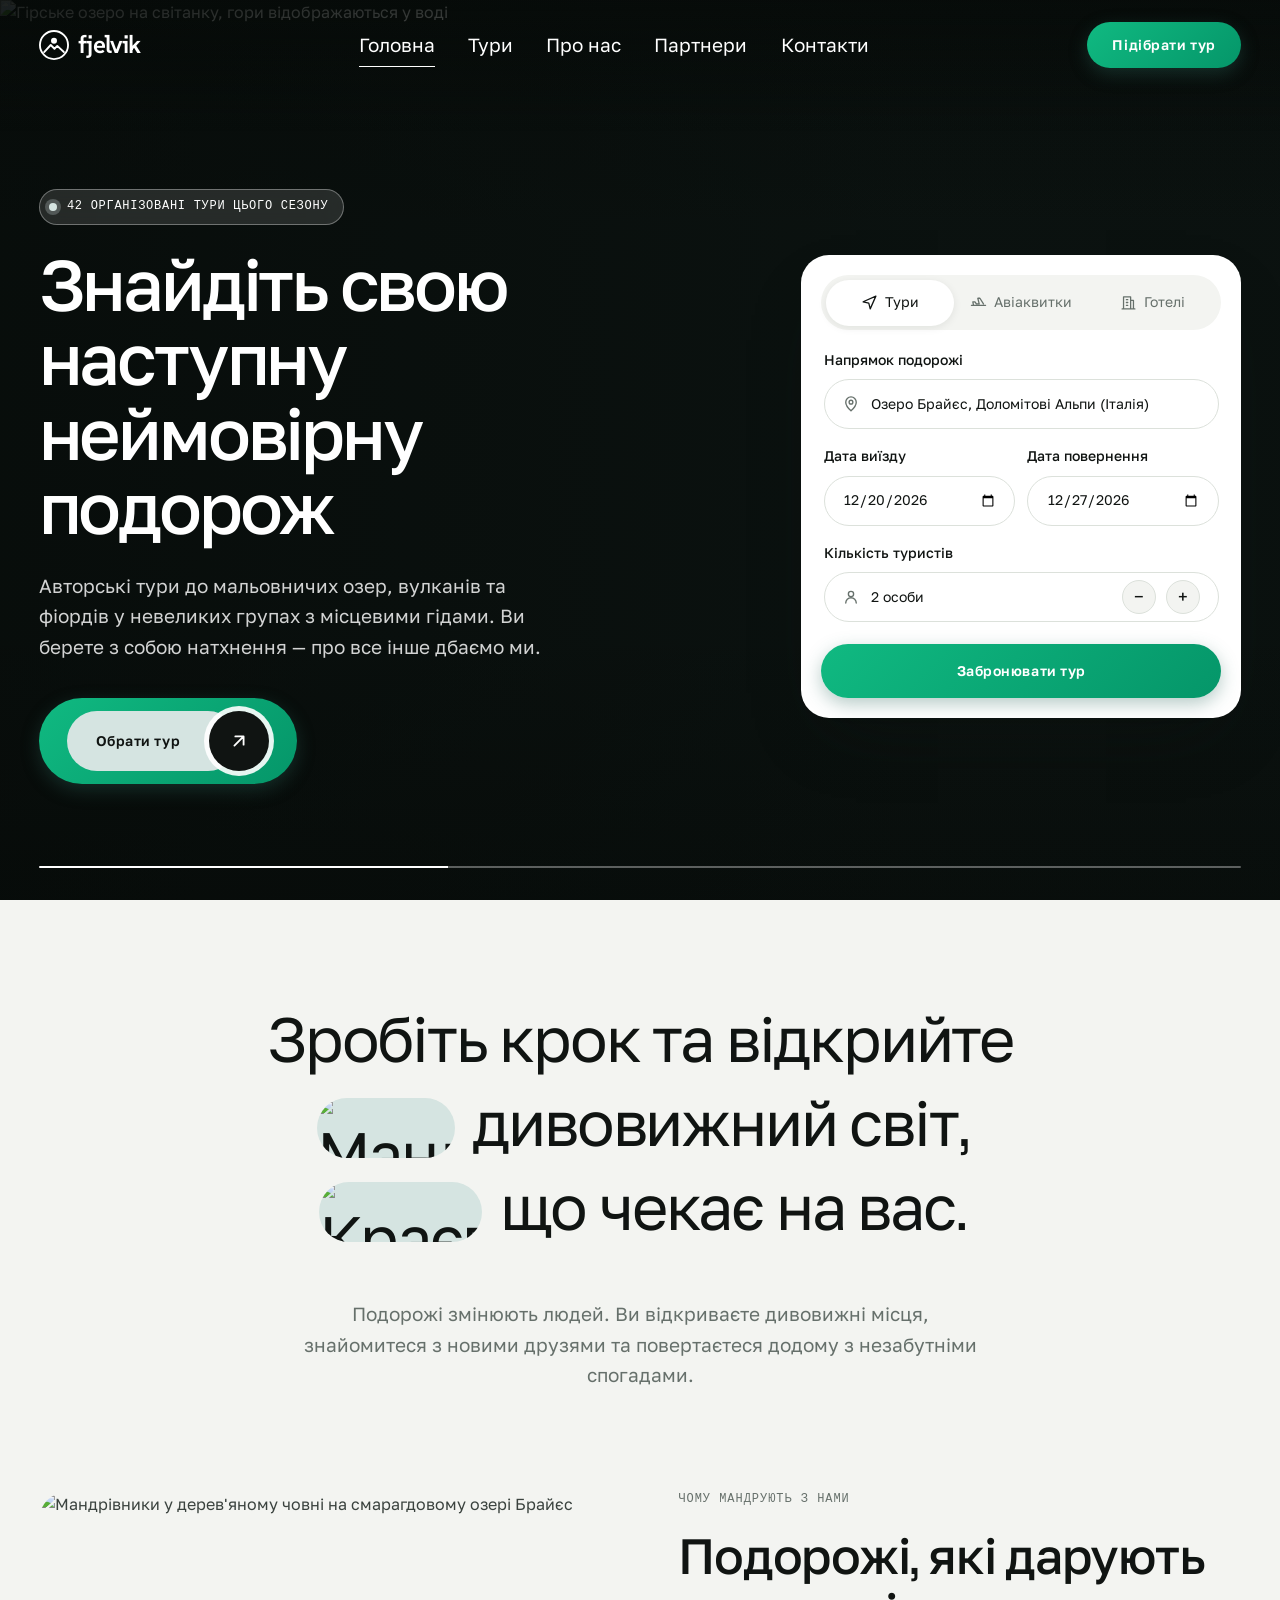
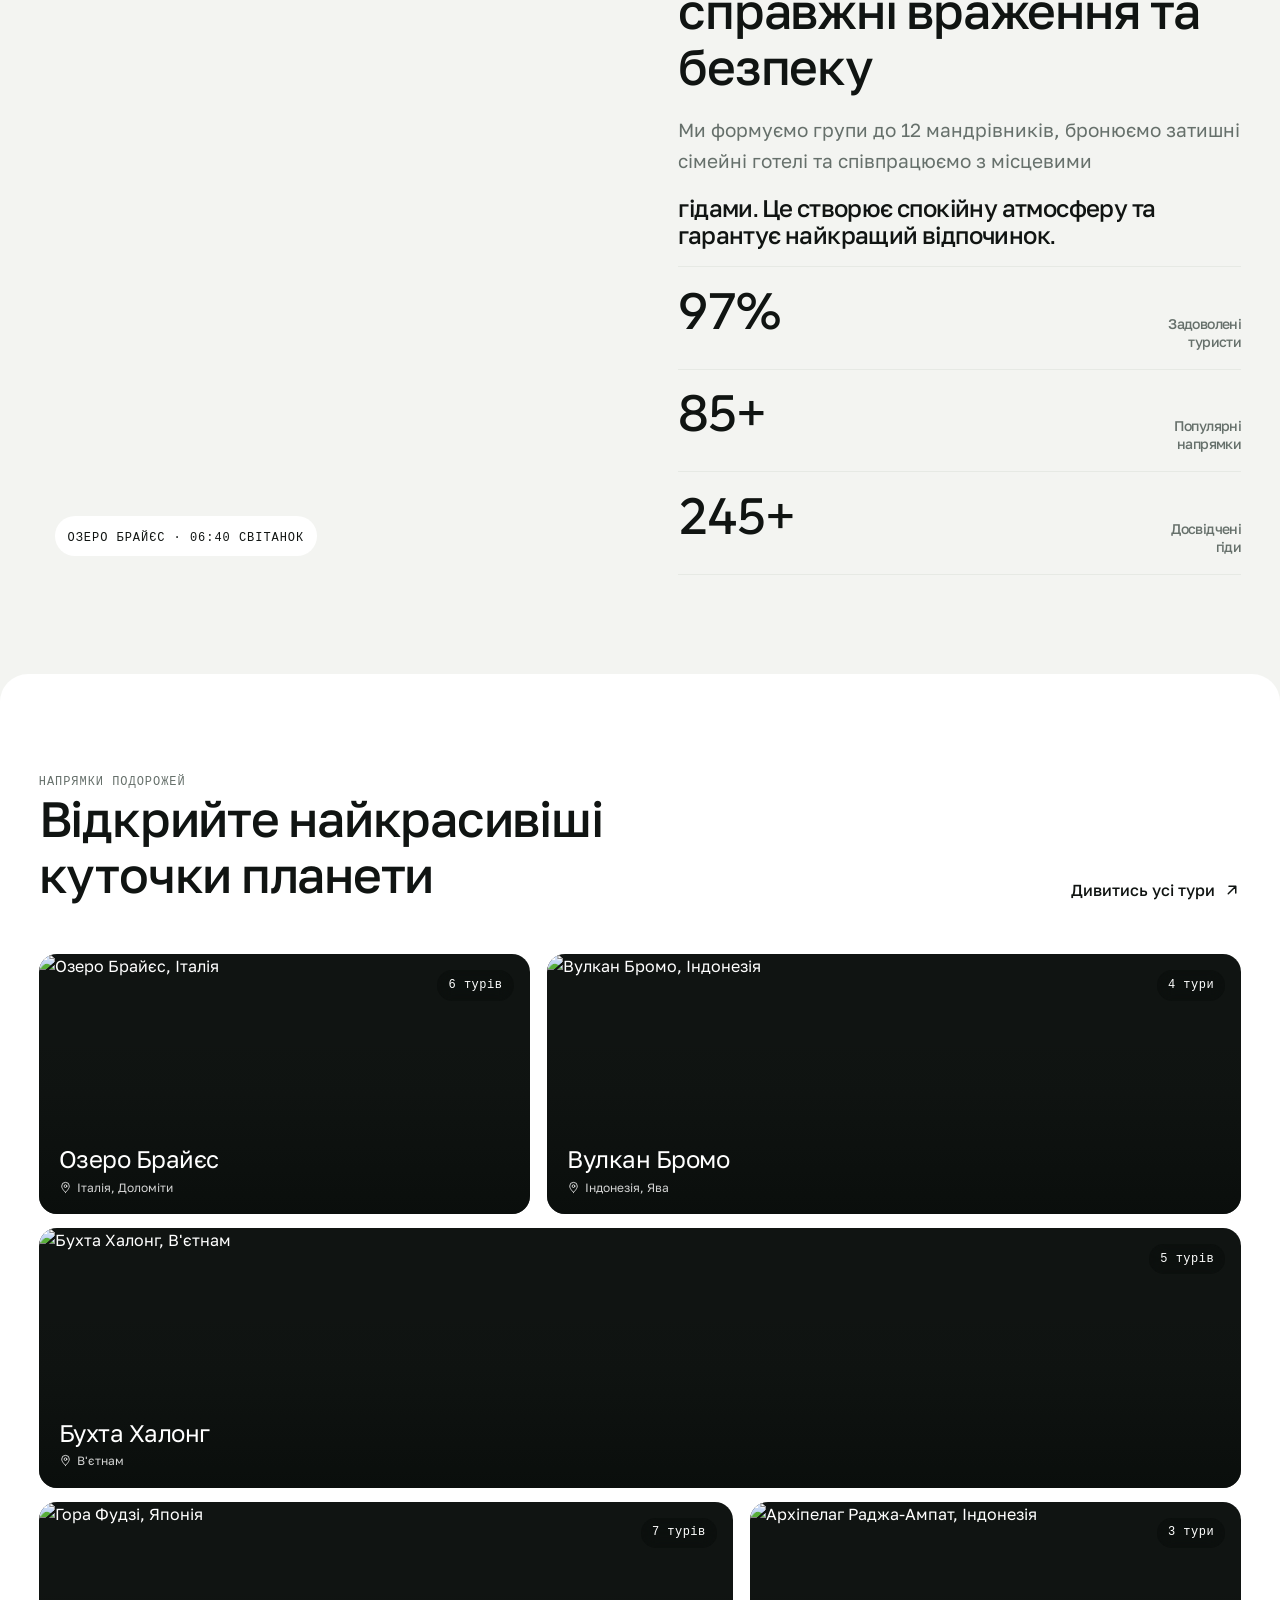
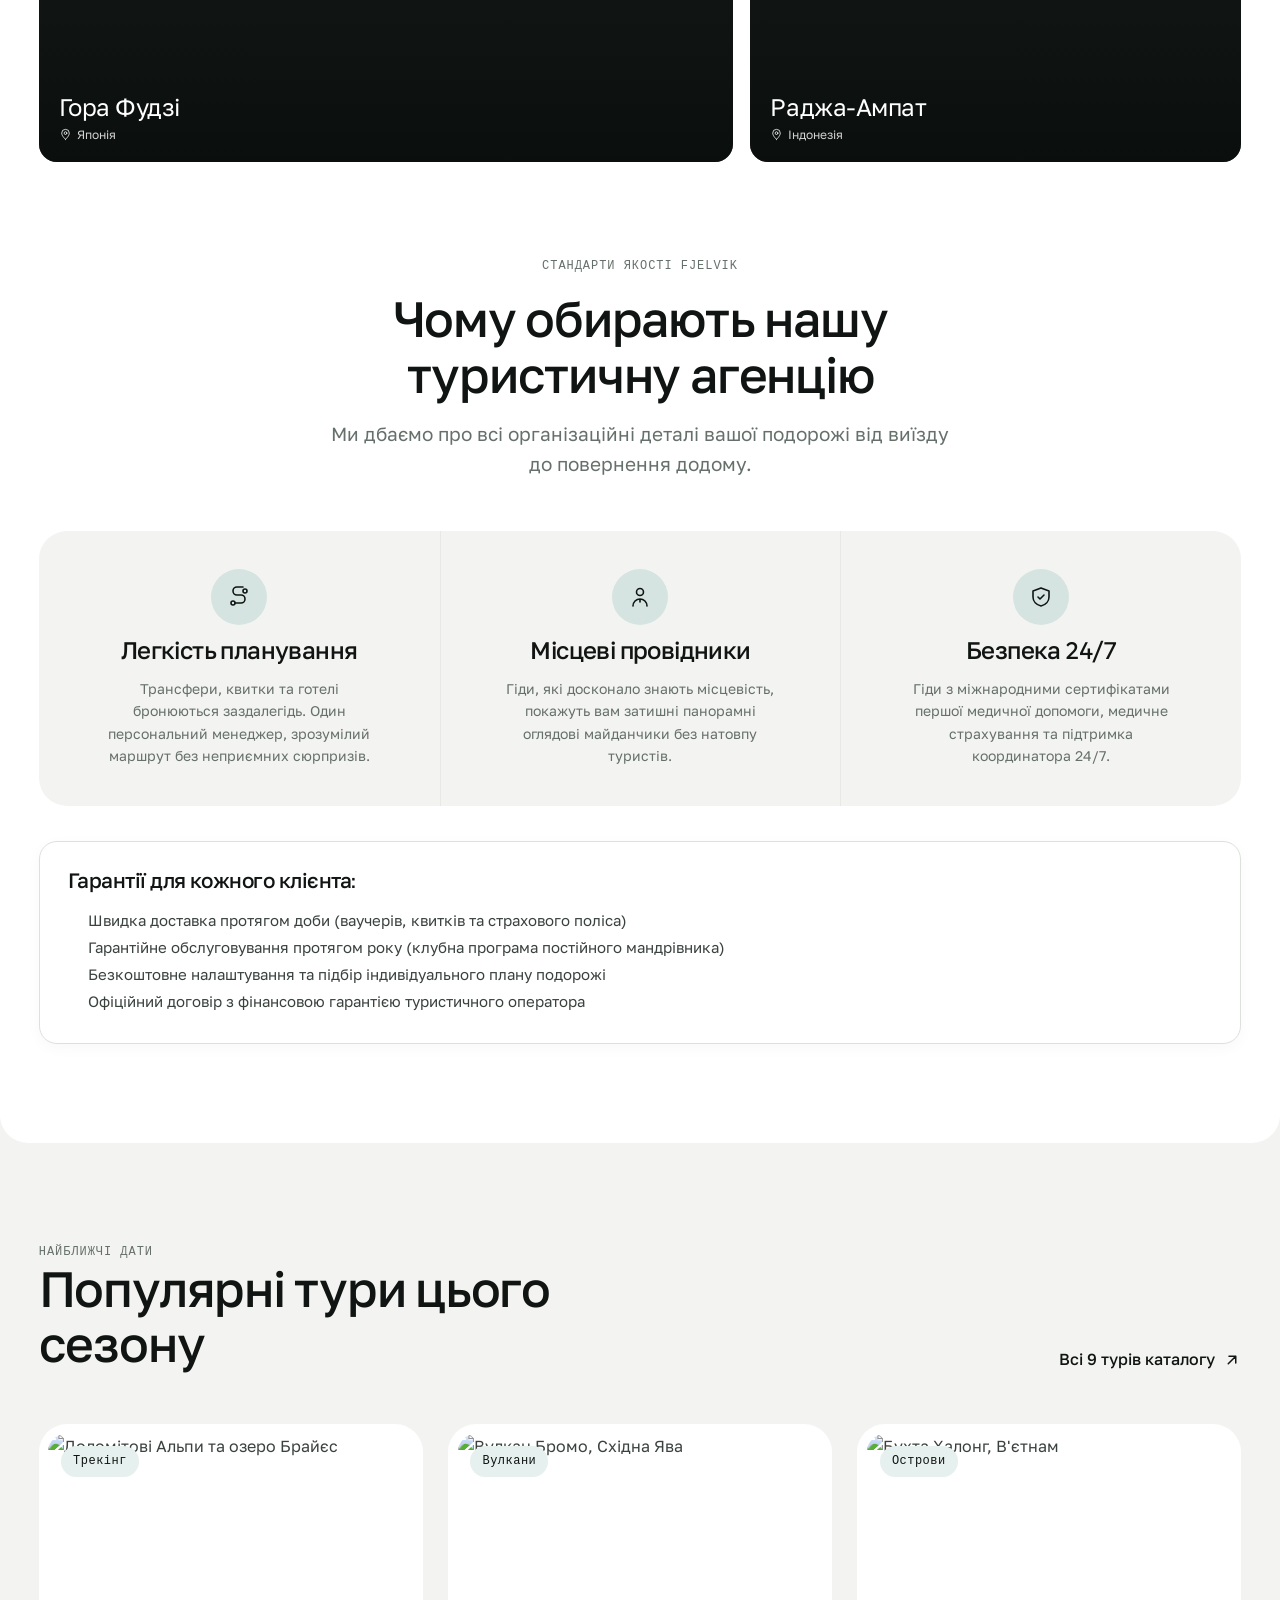
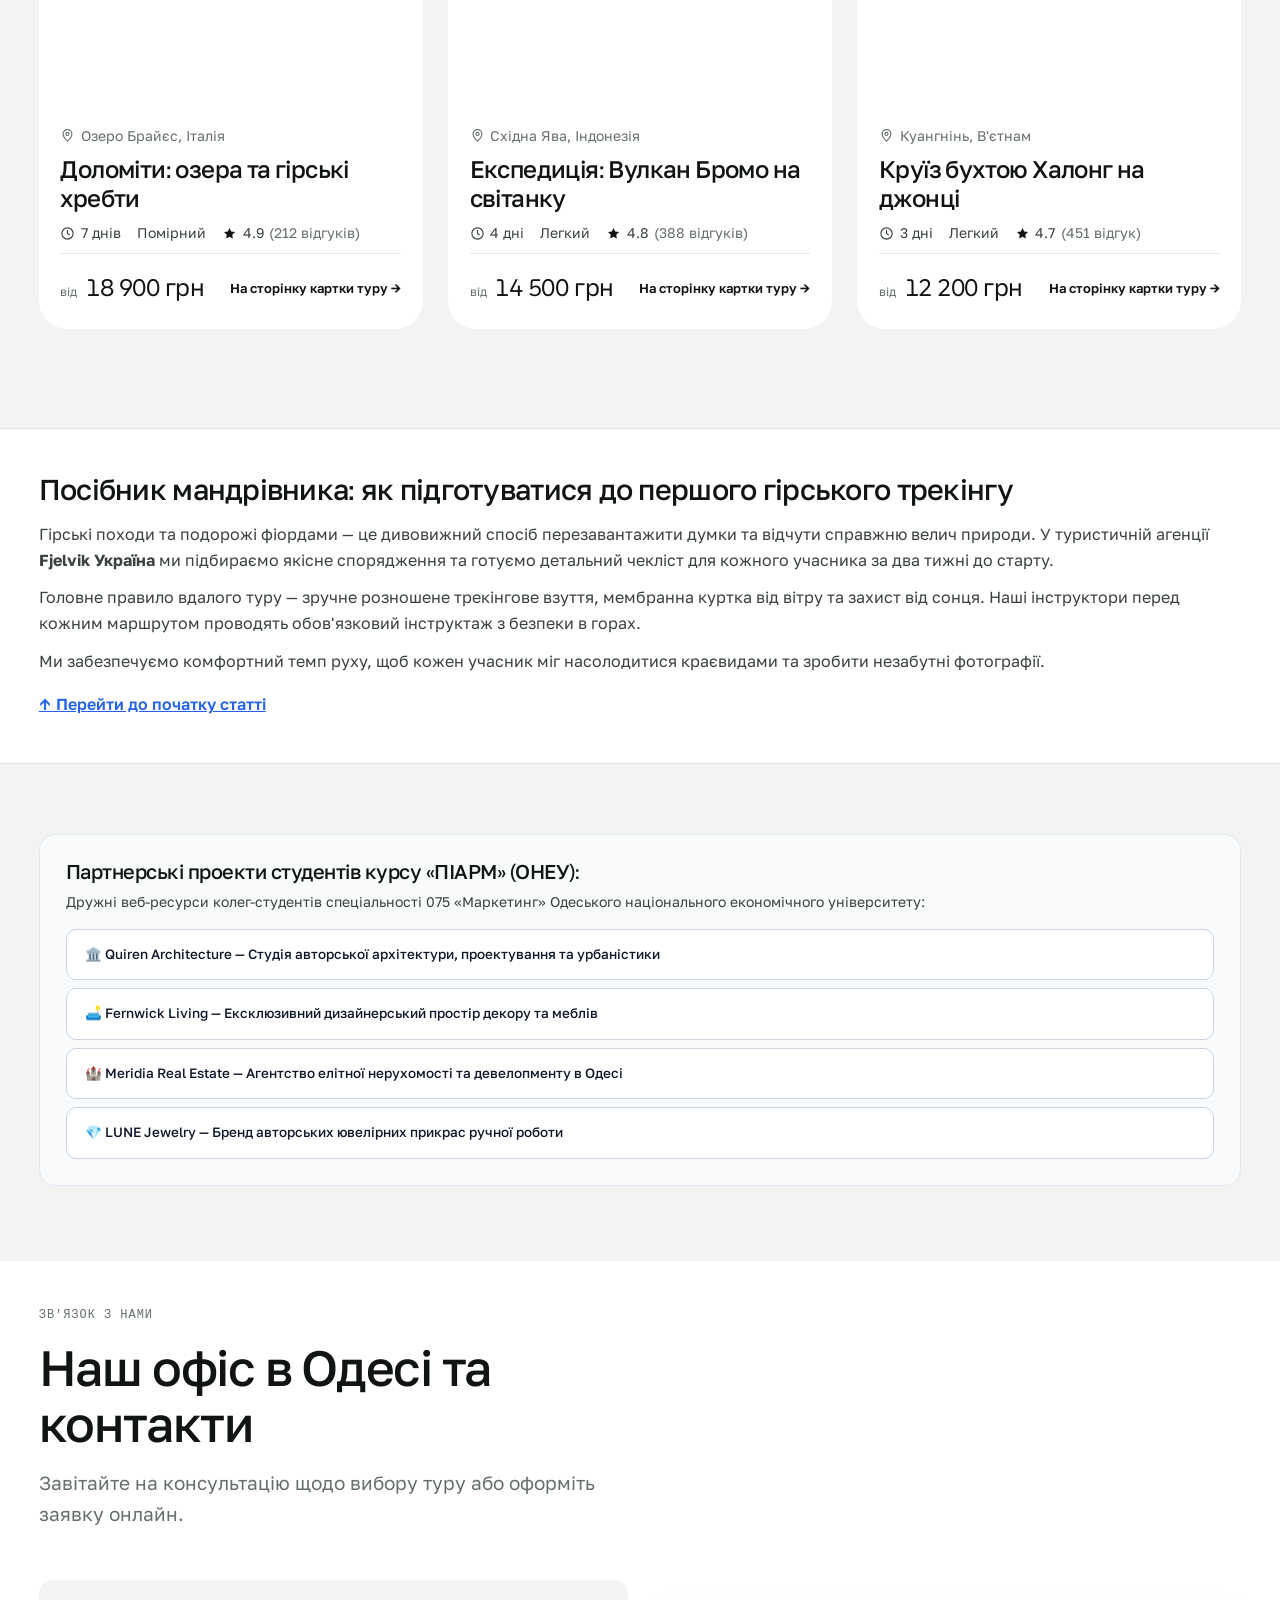
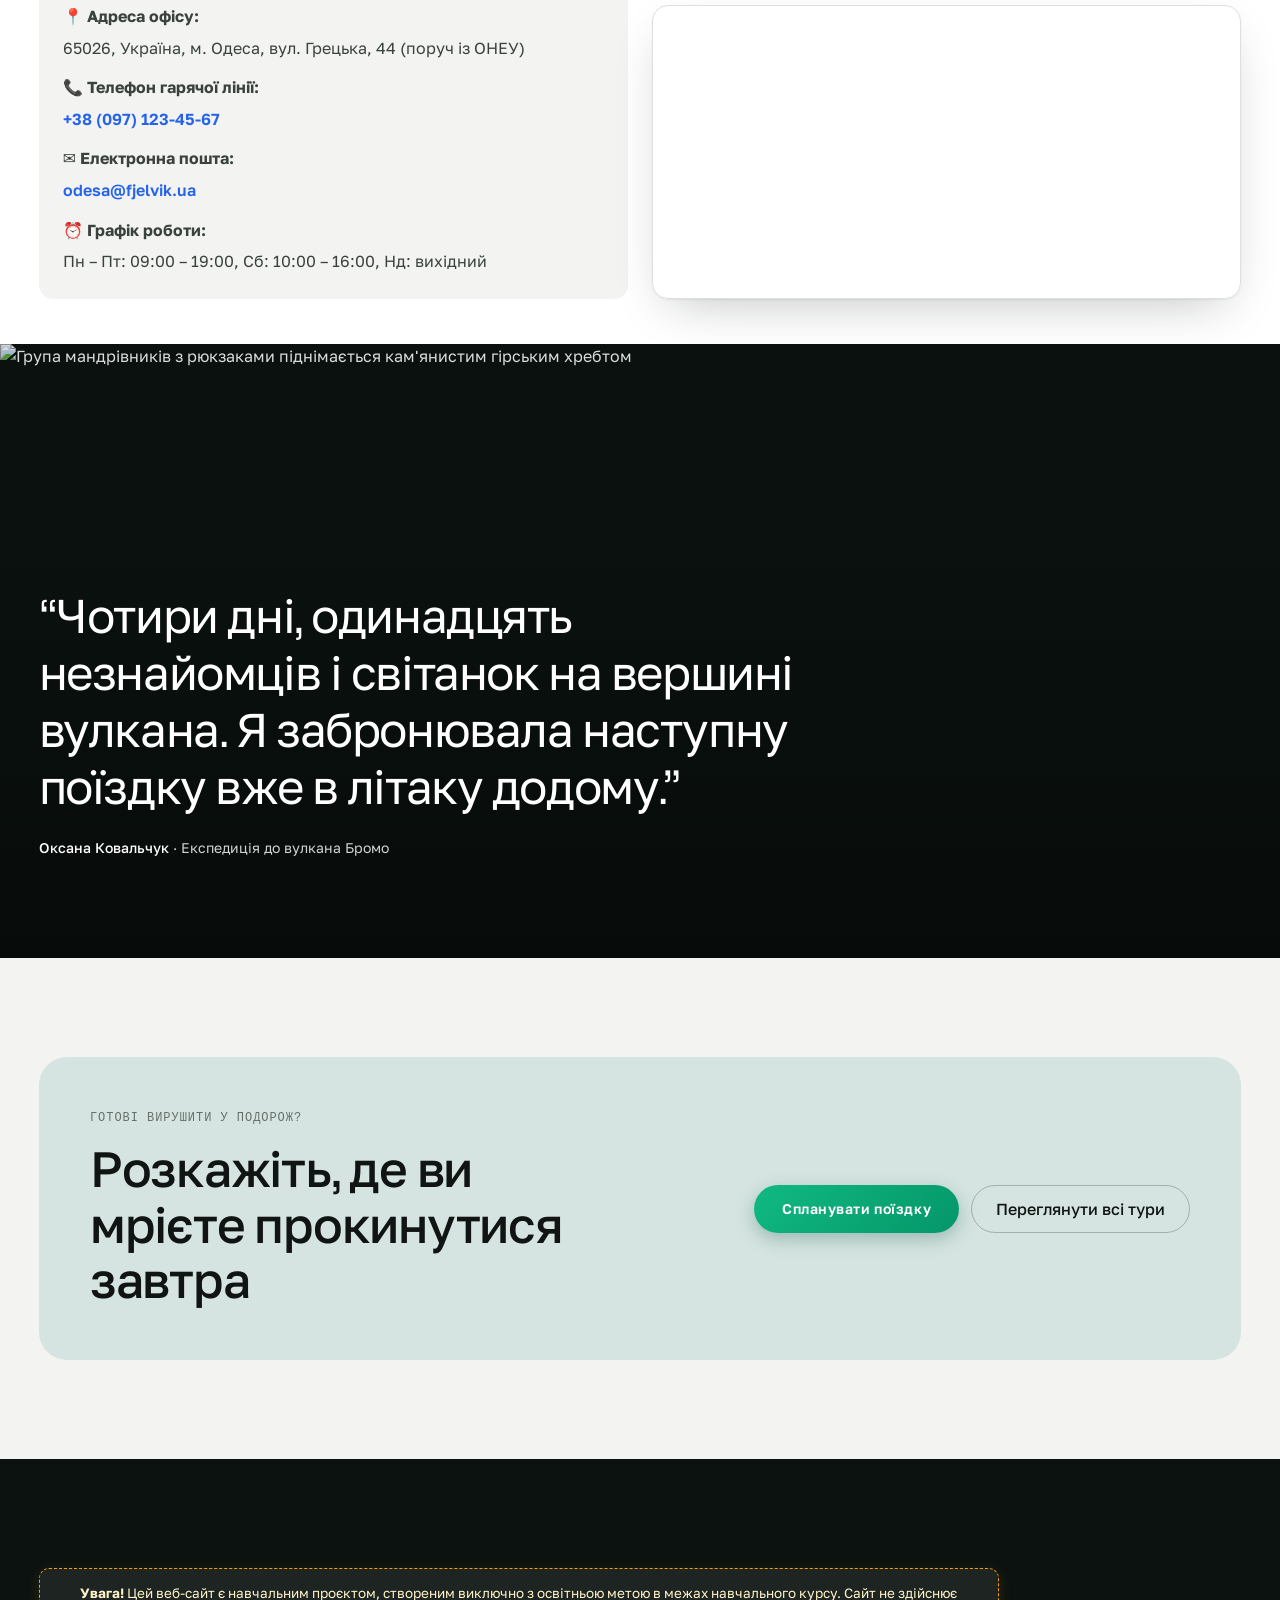
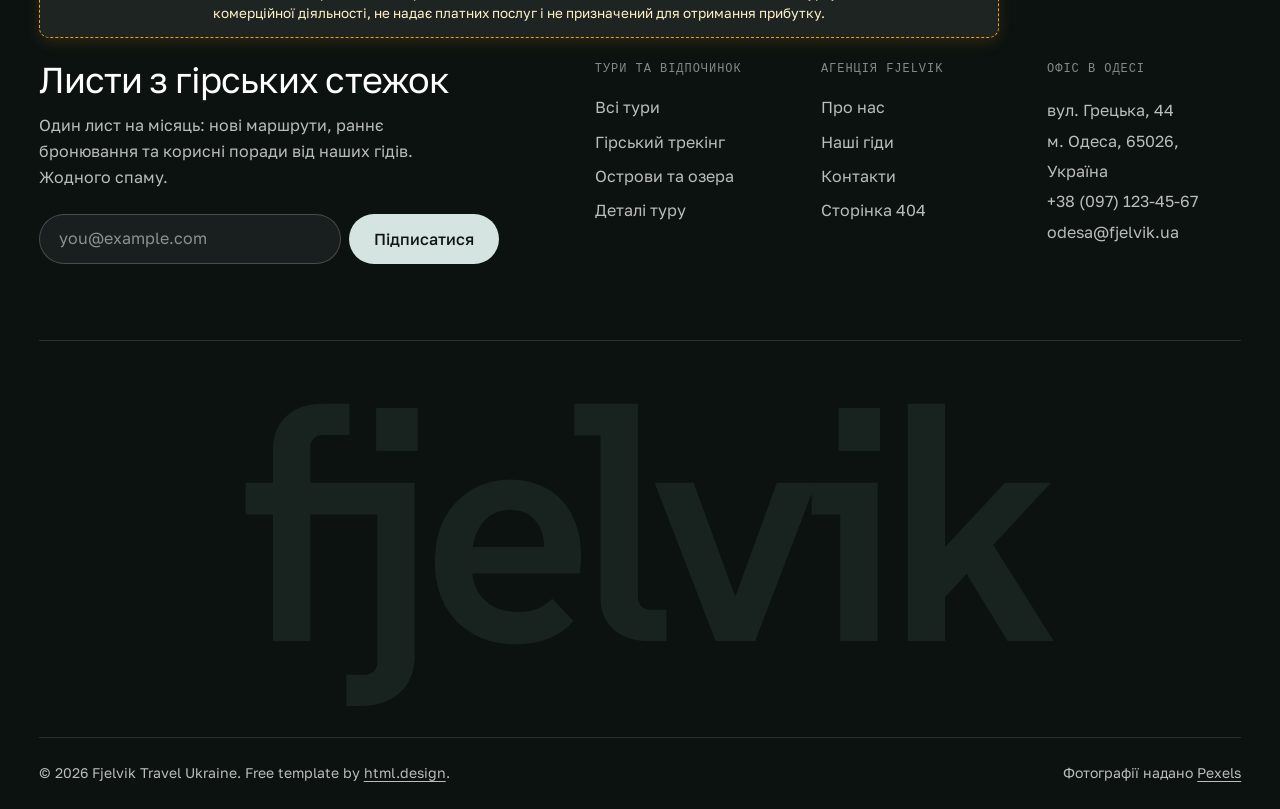
==== commit 78e2ae30: "Add files via upload" ====
--- a/index.html
+++ b/index.html
@@ -70,11 +70,11 @@
 
 <main id="main">
 <section class="hero on-photo" aria-labelledby="hero-title">
-  <img class="hero__img" src="https://images.pexels.com/photos/4104906/pexels-photo-4104906.jpeg?auto=compress&cs=tinysrgb&w=2000" alt="Гірське озеро на світанку, гори відображаються у воді" width="2000" height="1333" fetchpriority="high" decoding="async" />
+  <img class="hero__img" src="https://tangotravel.com.ua/files/media/Italy%20HD/Braies/fghncgn.png" alt="Гірське озеро на світанку, гори відображаються у воді" width="2000" height="1333" fetchpriority="high" decoding="async" />
   <div class="container hero__grid">
     <div class="hero__copy">
       <p class="hero__eyebrow"><span class="hero__dot" aria-hidden="true"></span>42 організовані тури цього сезону</p>
-      <h1 id="hero-title" class="hero__title">Знайдіть свою наступну незабутню подорож</h1>
+      <h1 id="hero-title" class="hero__title">Знайдіть свою наступну неймовірну подорож</h1>
       <p class="hero__sub">Авторські тури до мальовничих озер, вулканів та фіордів у невеликих групах з місцевими гідами. Ви берете з собою натхнення — про все інше дбаємо ми.</p>
       <a class="cta-orbit btn--gradient" href="tours.html">
         <span class="cta-orbit__text">Обрати тур</span>
@@ -201,13 +201,13 @@
 <section class="section section--flush-top" aria-labelledby="closer-title">
   <div class="container split">
     <figure class="split__media" data-reveal>
-      <img src="https://images.pexels.com/photos/19153480/pexels-photo-19153480.jpeg?auto=compress&cs=tinysrgb&w=1100" alt="Мандрівники у дерев'яному човні на смарагдовому озері Брайєс" width="1100" height="1375" loading="lazy" decoding="async" />
+      <img src="https://encrypted-tbn0.gstatic.com/images?q=tbn:ANd9GcRvE29kqEwMkx8TsuVKyvVUMDb1U58XApm4CcXsal01peNrYsLo7GFAPHsL&s=10" alt="Мандрівники у дерев'яному човні на смарагдовому озері Брайєс" width="1100" height="1375" loading="lazy" decoding="async" />
       <figcaption class="split__cap"><span class="label">Озеро Брайєс · 06:40 світанок</span></figcaption>
     </figure>
     <div class="split__copy">
       <p class="label">Чому мандрують з нами</p>
       <h2 id="closer-title">Подорожі, які дарують справжні враження та безпеку</h2>
-      <p>Ми формуємо групи до 12 мандрівників, бронюємо затишні сімейні готелі та співпрацюємо з місцевими ліцензованими гідами. Це створює спокійну атмосферу та гарантує найкращий відпочинок.</p>
+      <p>Ми формуємо групи до 12 мандрівників, бронюємо затишні сімейні готелі та співпрацюємо з місцевими <h1> гідами. Це створює спокійну атмосферу та гарантує найкращий відпочинок.</p>
       <dl class="ledger">
         <div><dt>Задоволені туристи</dt><dd>97%</dd></div>
         <div><dt>Популярні напрямки</dt><dd>85+</dd></div>
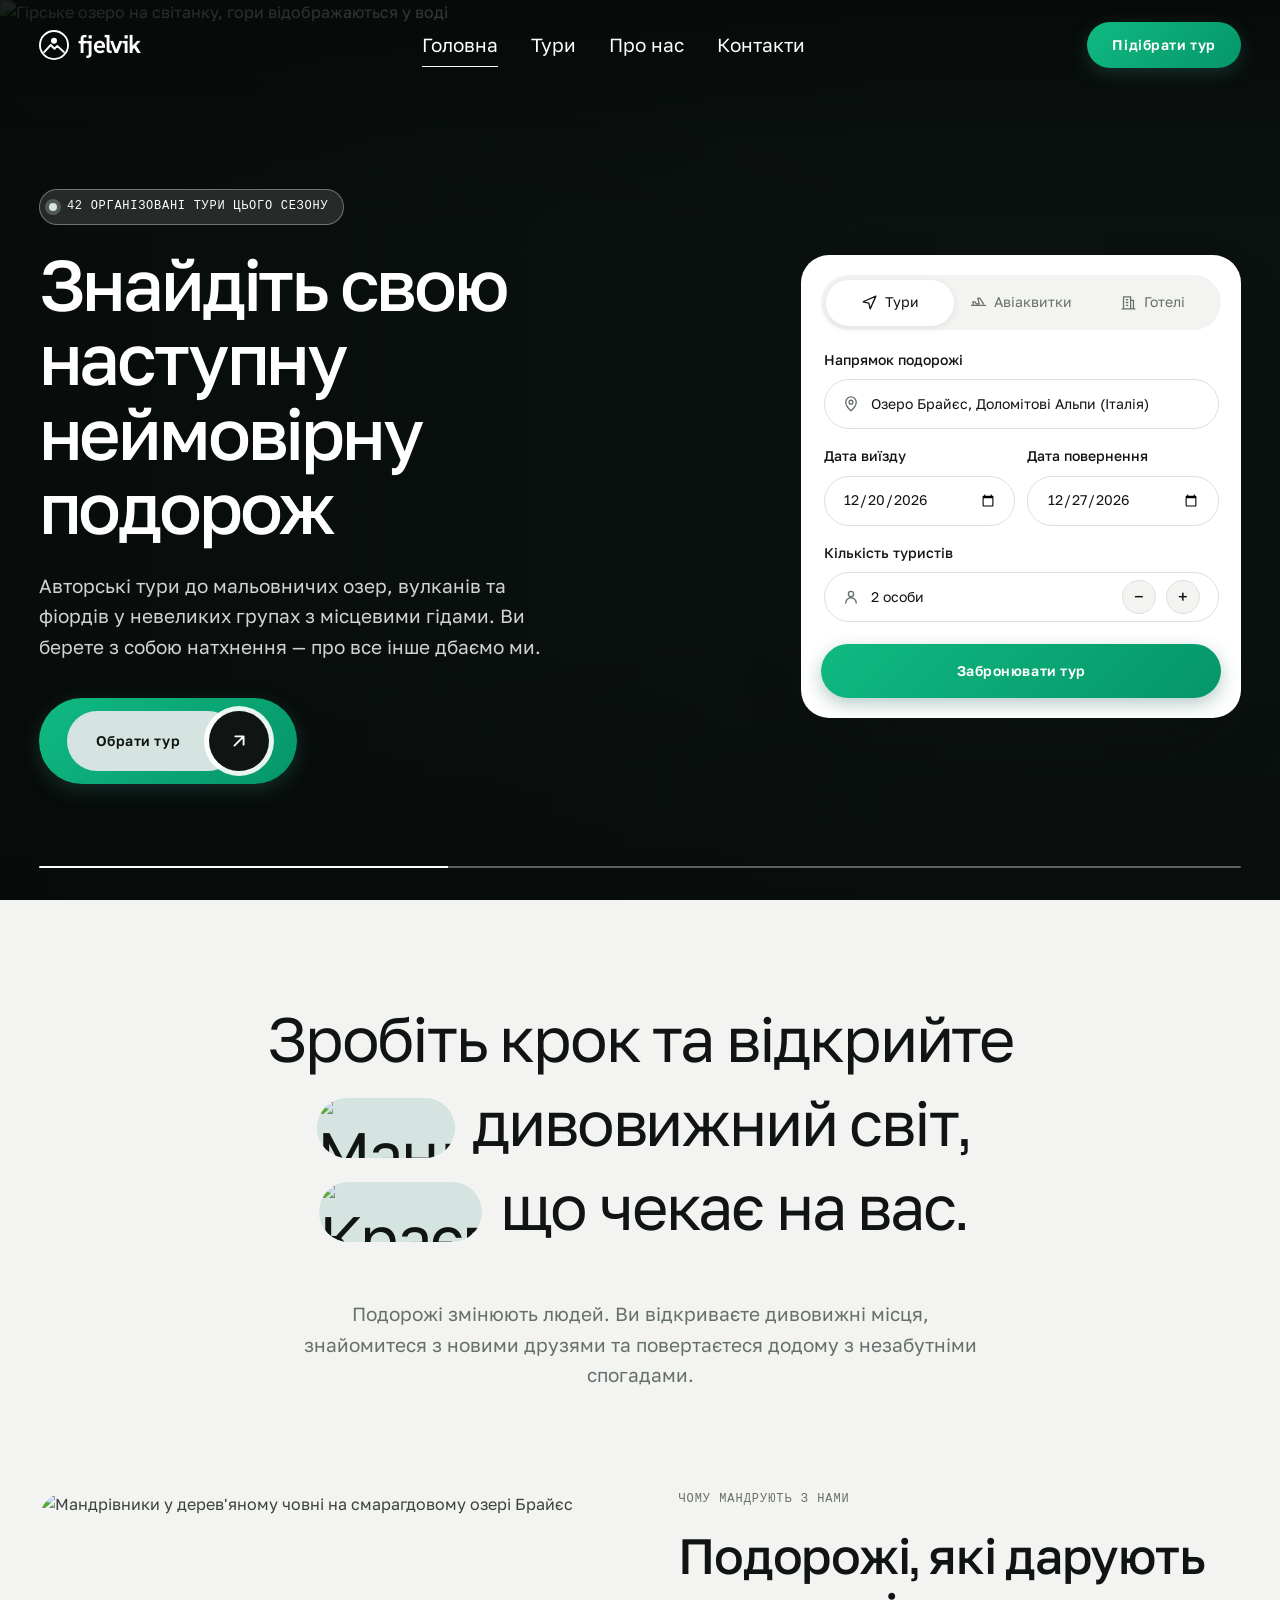
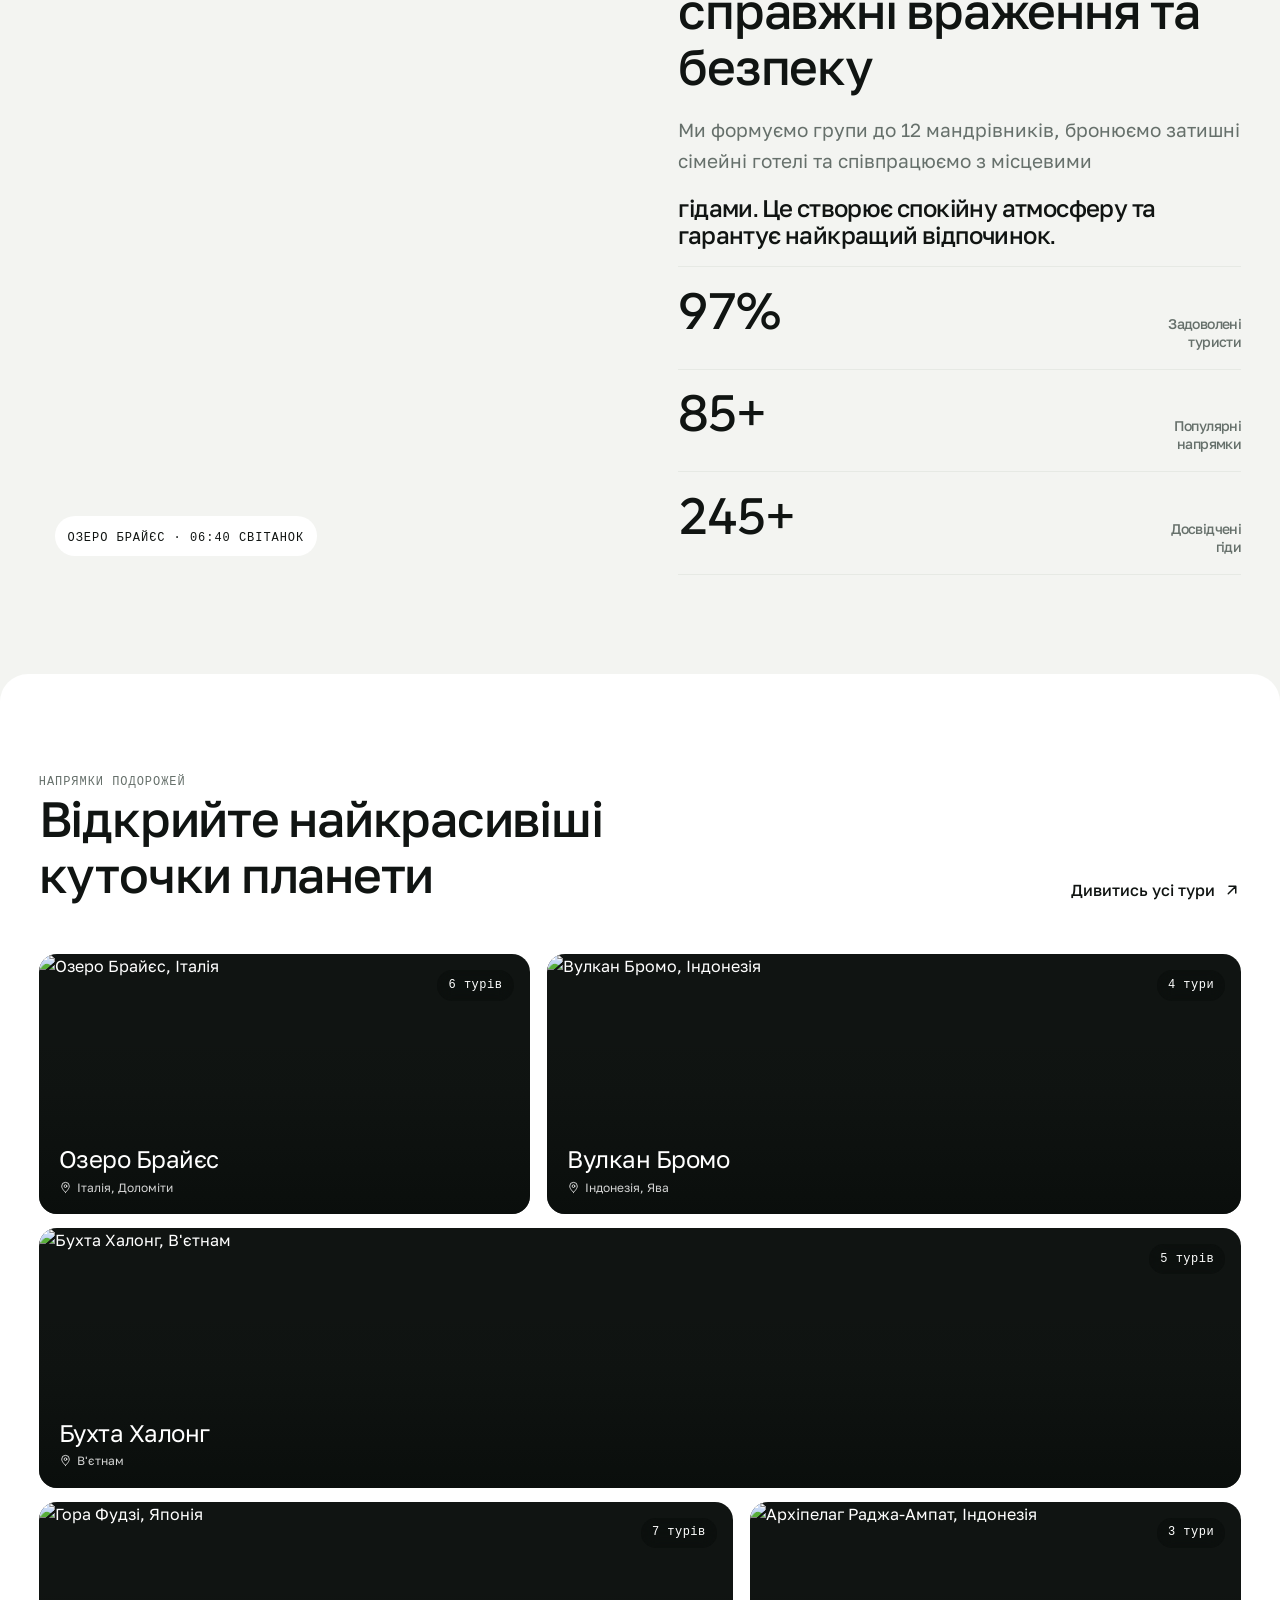
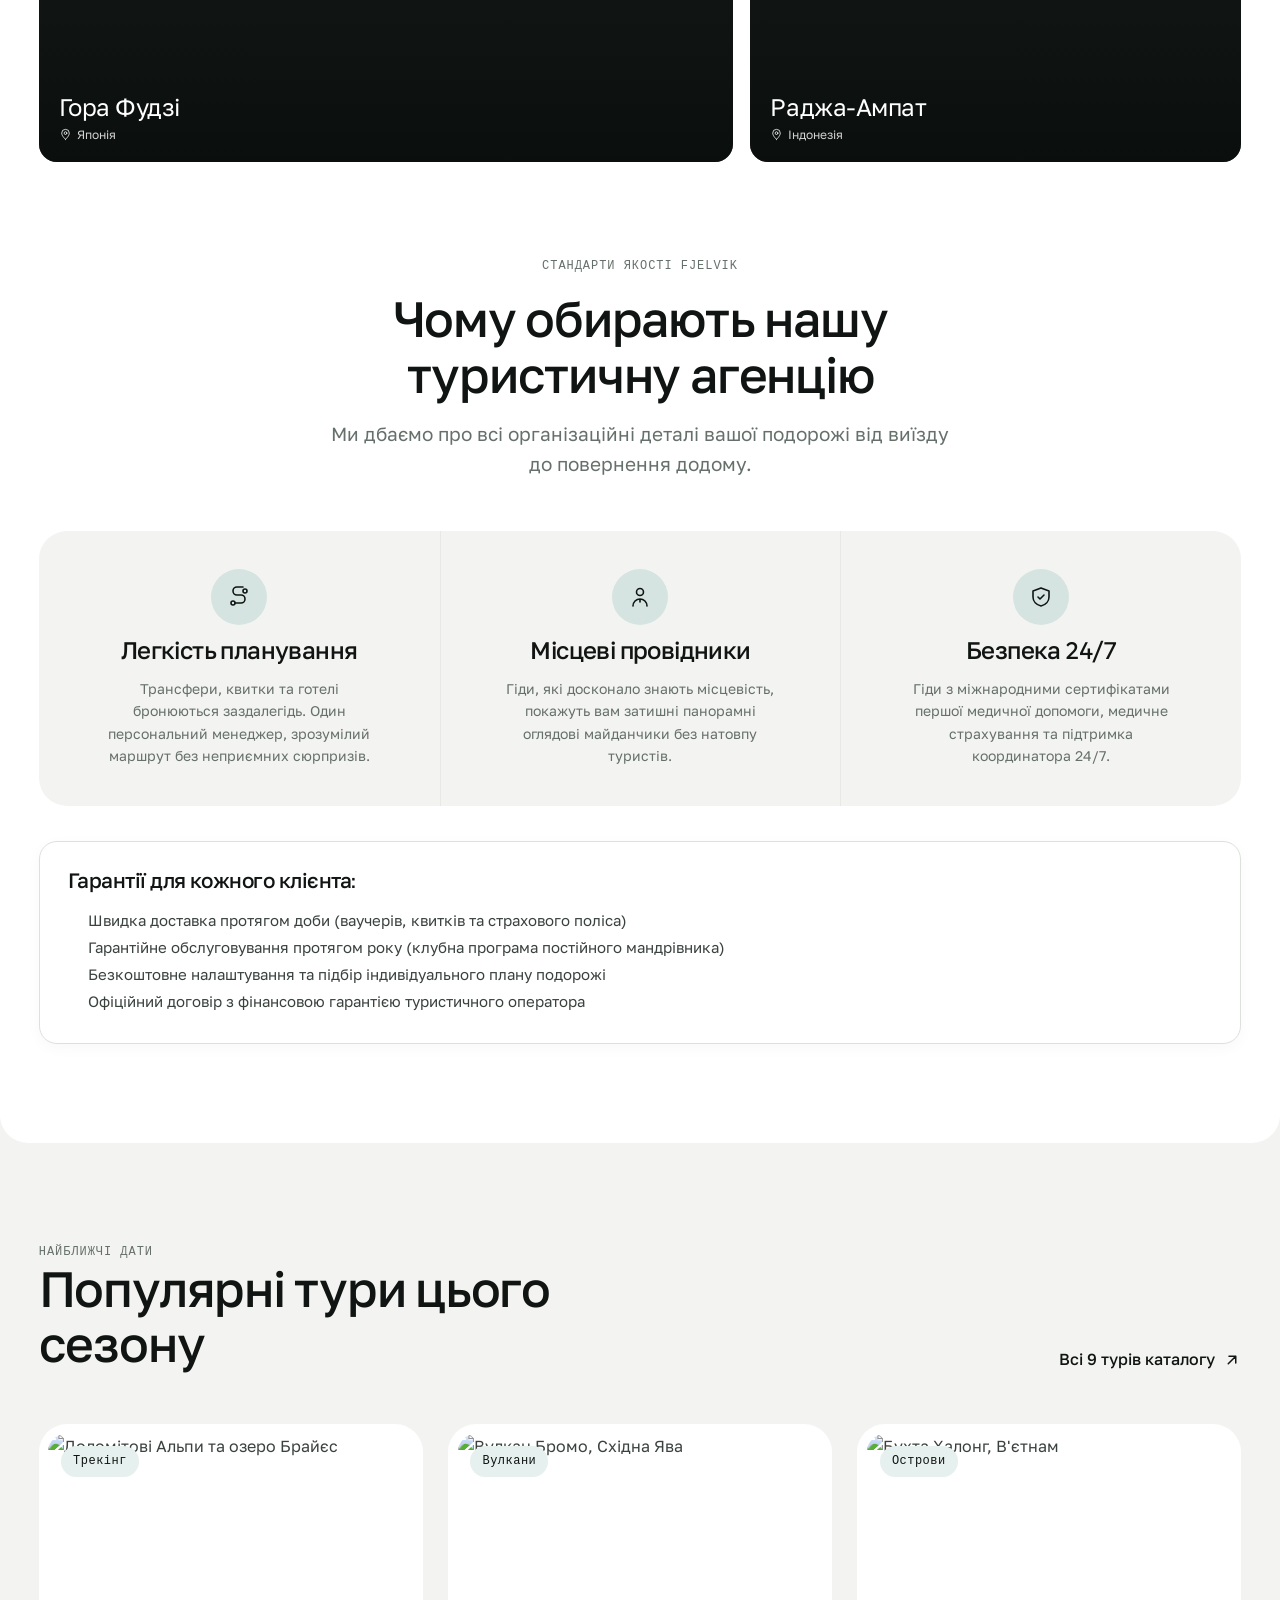
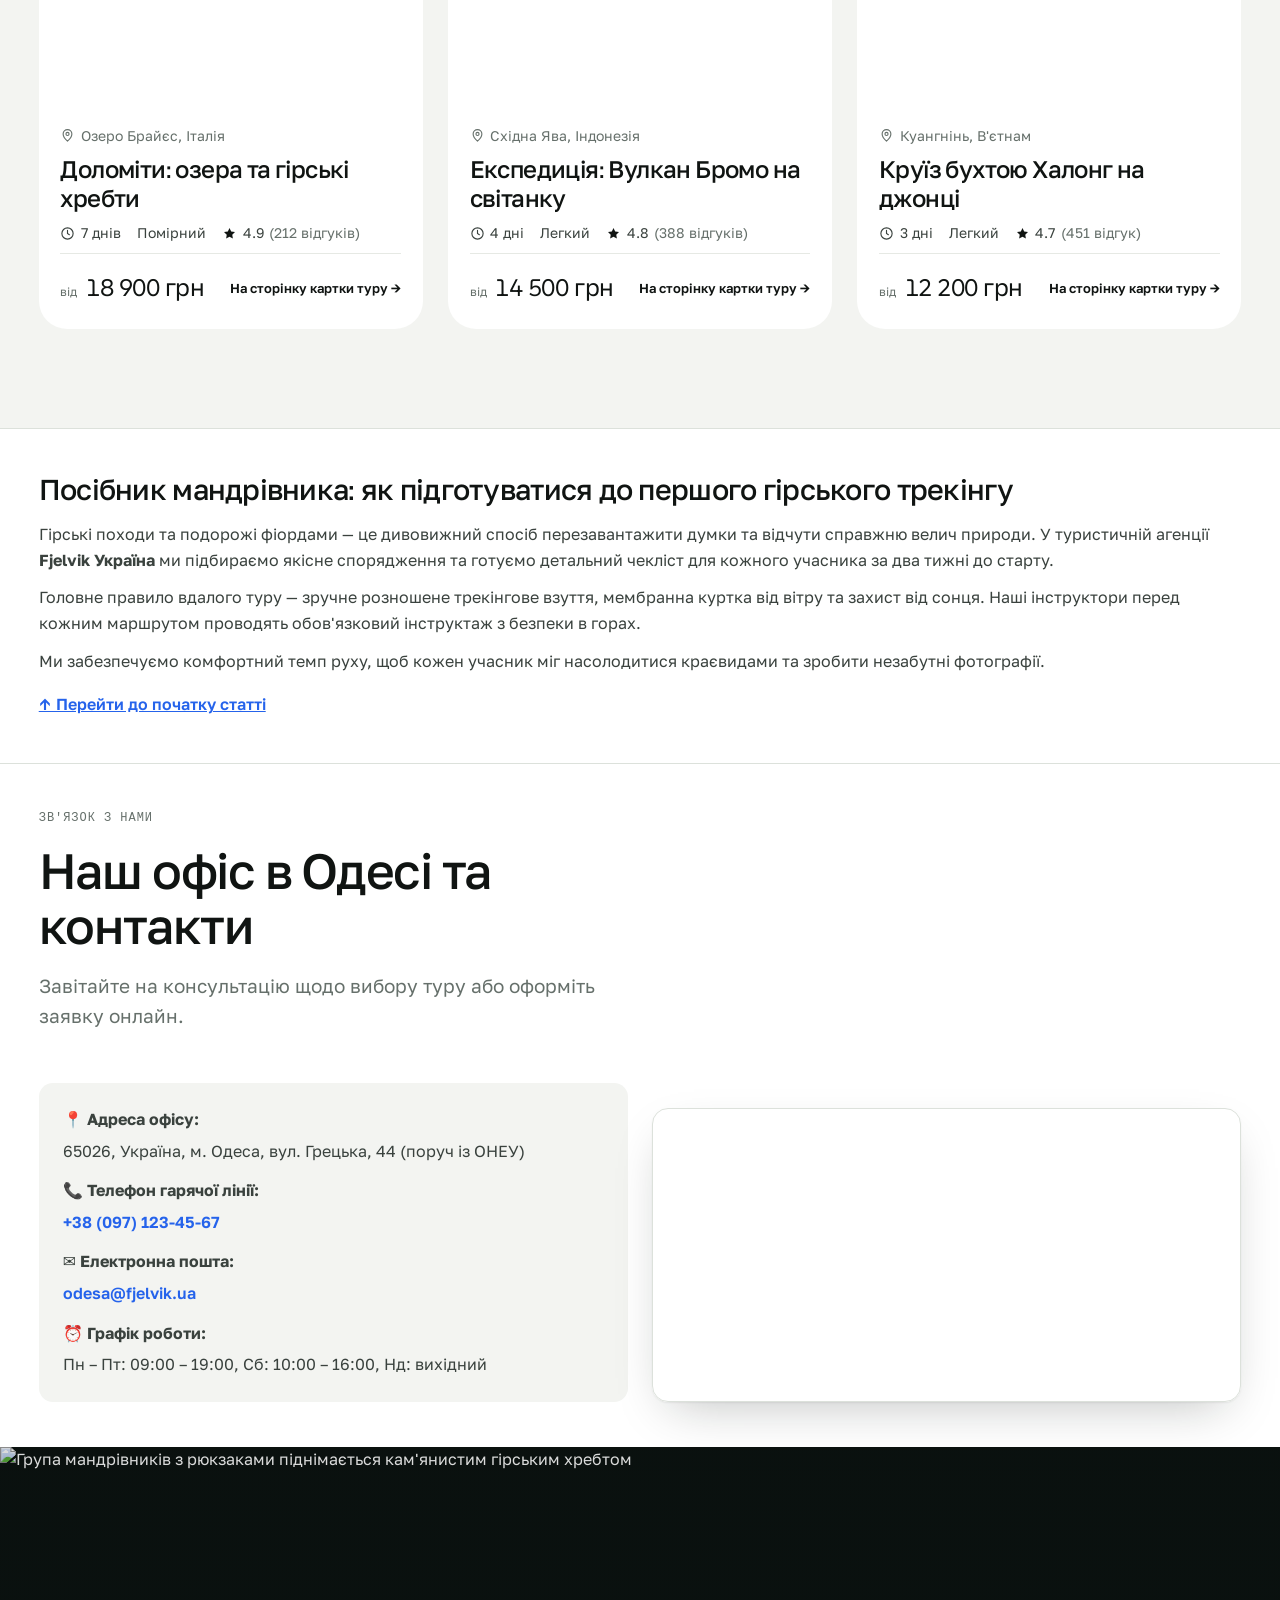
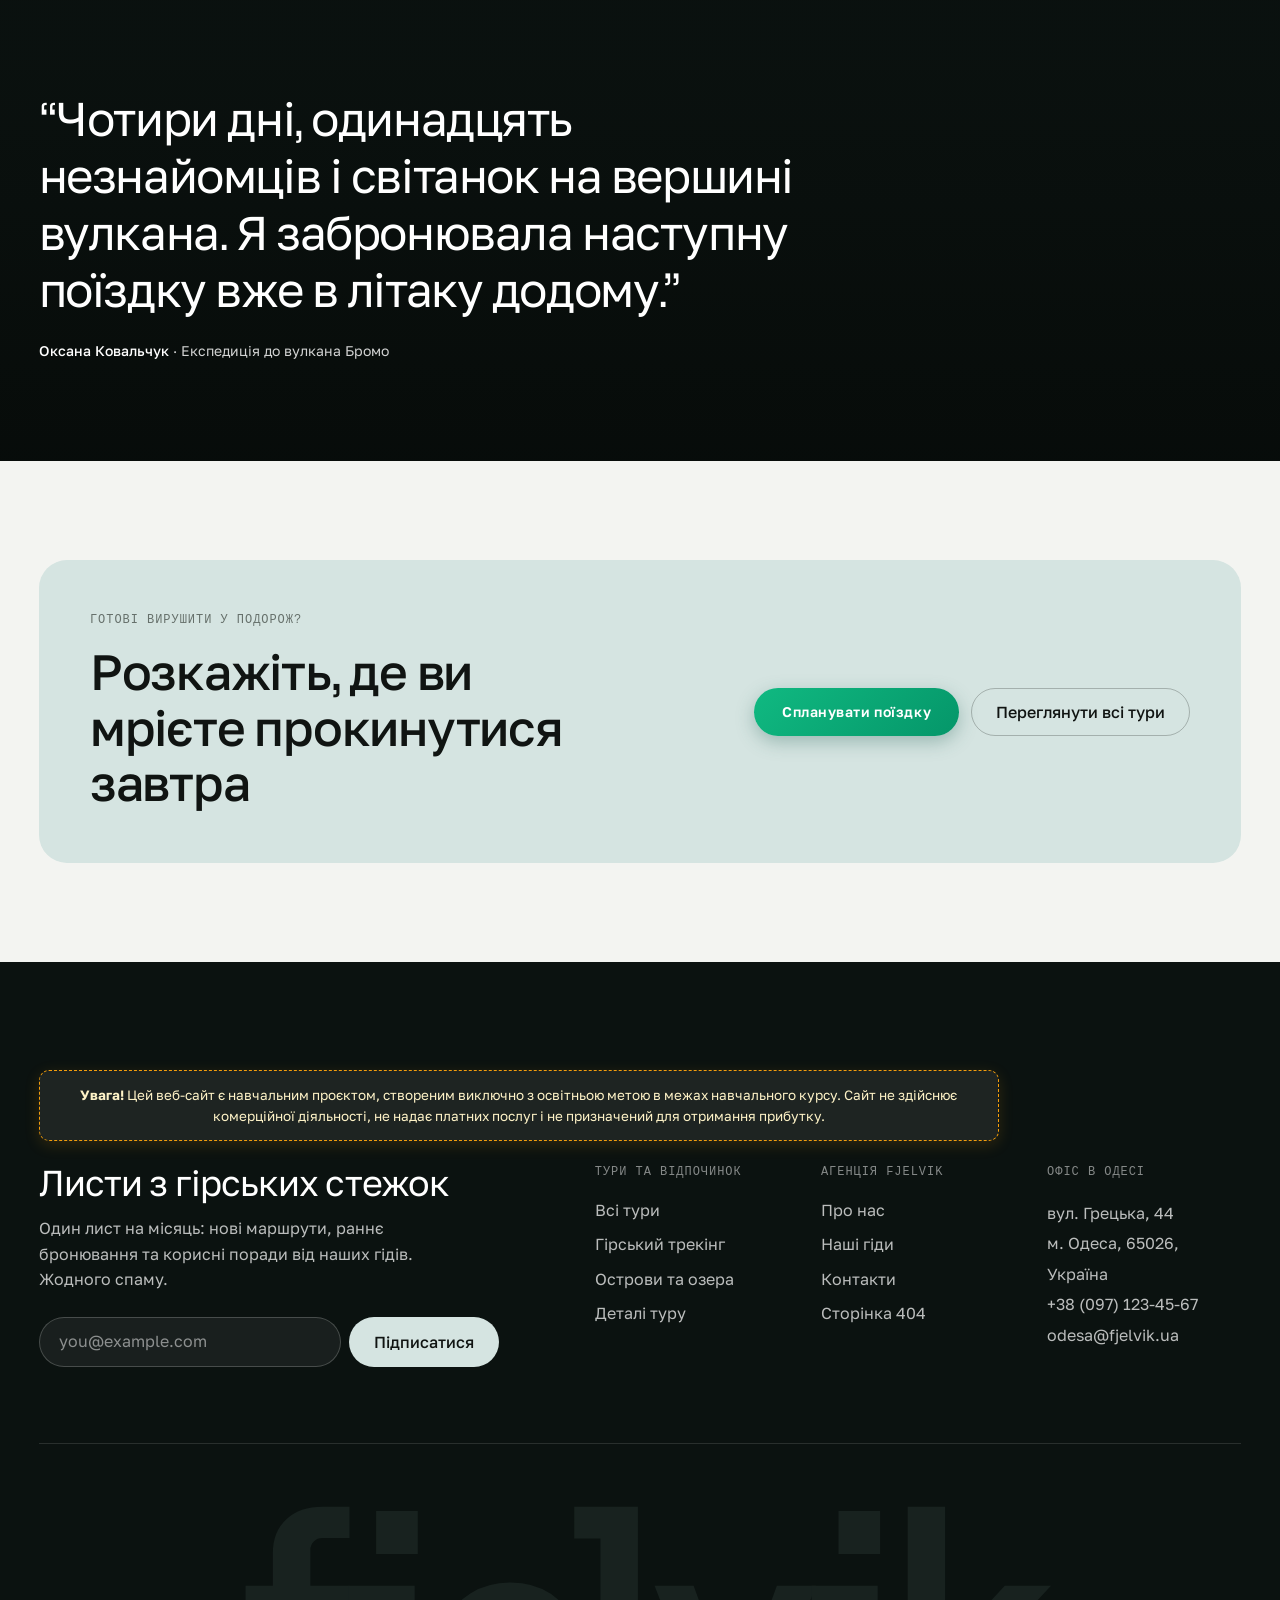
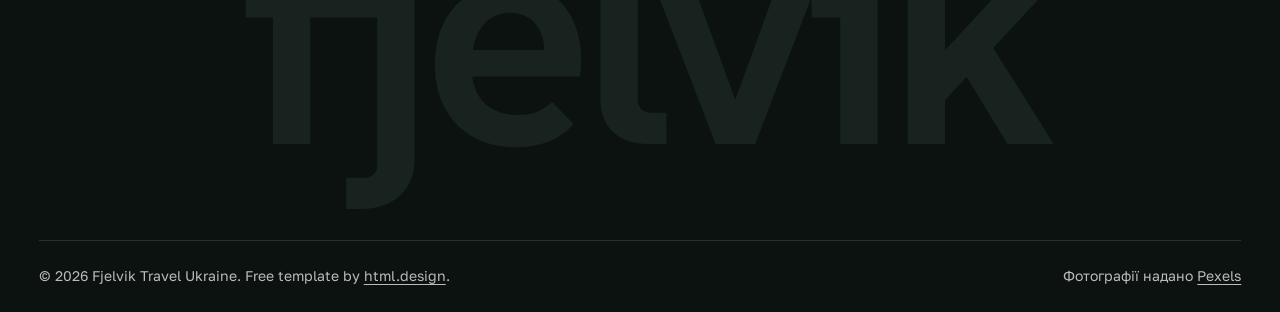
==== commit beec2aa2: "Add files via upload" ====
--- a/index.html
+++ b/index.html
@@ -54,7 +54,6 @@
       <a href="index.html" aria-current="page">Головна</a>
       <a href="tours.html">Тури</a>
       <a href="about.html">Про нас</a>
-      <a href="#partners">Партнери</a>
       <a href="contact.html">Контакти</a>
       <a class="nav__signin-mobile" href="contact.html">Підібрати тур</a>
     </nav>
@@ -402,21 +401,6 @@
   </div>
 </section>
 
-<section class="section" id="partners" style="padding: 40px 0;">
-  <div class="container">
-    <div class="student-partners-box">
-      <h3>Партнерські проекти студентів курсу «ПІАРМ» (ОНЕУ):</h3>
-      <p style="font-size: 14px; color: var(--pine-soft); margin-bottom: 15px;">Дружні веб-ресурси колег-студентів спеціальності 075 «Маркетинг» Одеського національного економічного університету:</p>
-      <ul class="student-partners-list">
-        <li><a href="https://nazarenko228.github.io/quiren/" target="_blank" rel="noopener">🏛️ Quiren Architecture — Студія авторської архітектури, проектування та урбаністики</a></li>
-        <li><a href="https://nazarenko228.github.io/fernwik/fernwick/" target="_blank" rel="noopener">🛋️ Fernwick Living — Ексклюзивний дизайнерський простір декору та меблів</a></li>
-        <li><a href="https://nazarenko228.github.io/meridia/" target="_blank" rel="noopener">🏰 Meridia Real Estate — Агентство елітної нерухомості та девелопменту в Одесі</a></li>
-        <li><a href="https://nazarenko228.github.io/lune/" target="_blank" rel="noopener">💎 LUNE Jewelry — Бренд авторських ювелірних прикрас ручної роботи</a></li>
-      </ul>
-    </div>
-  </div>
-</section>
-
 <section class="section" id="contacts" style="background:#ffffff; padding: 45px 0;">
   <div class="container">
     <div class="shead">
